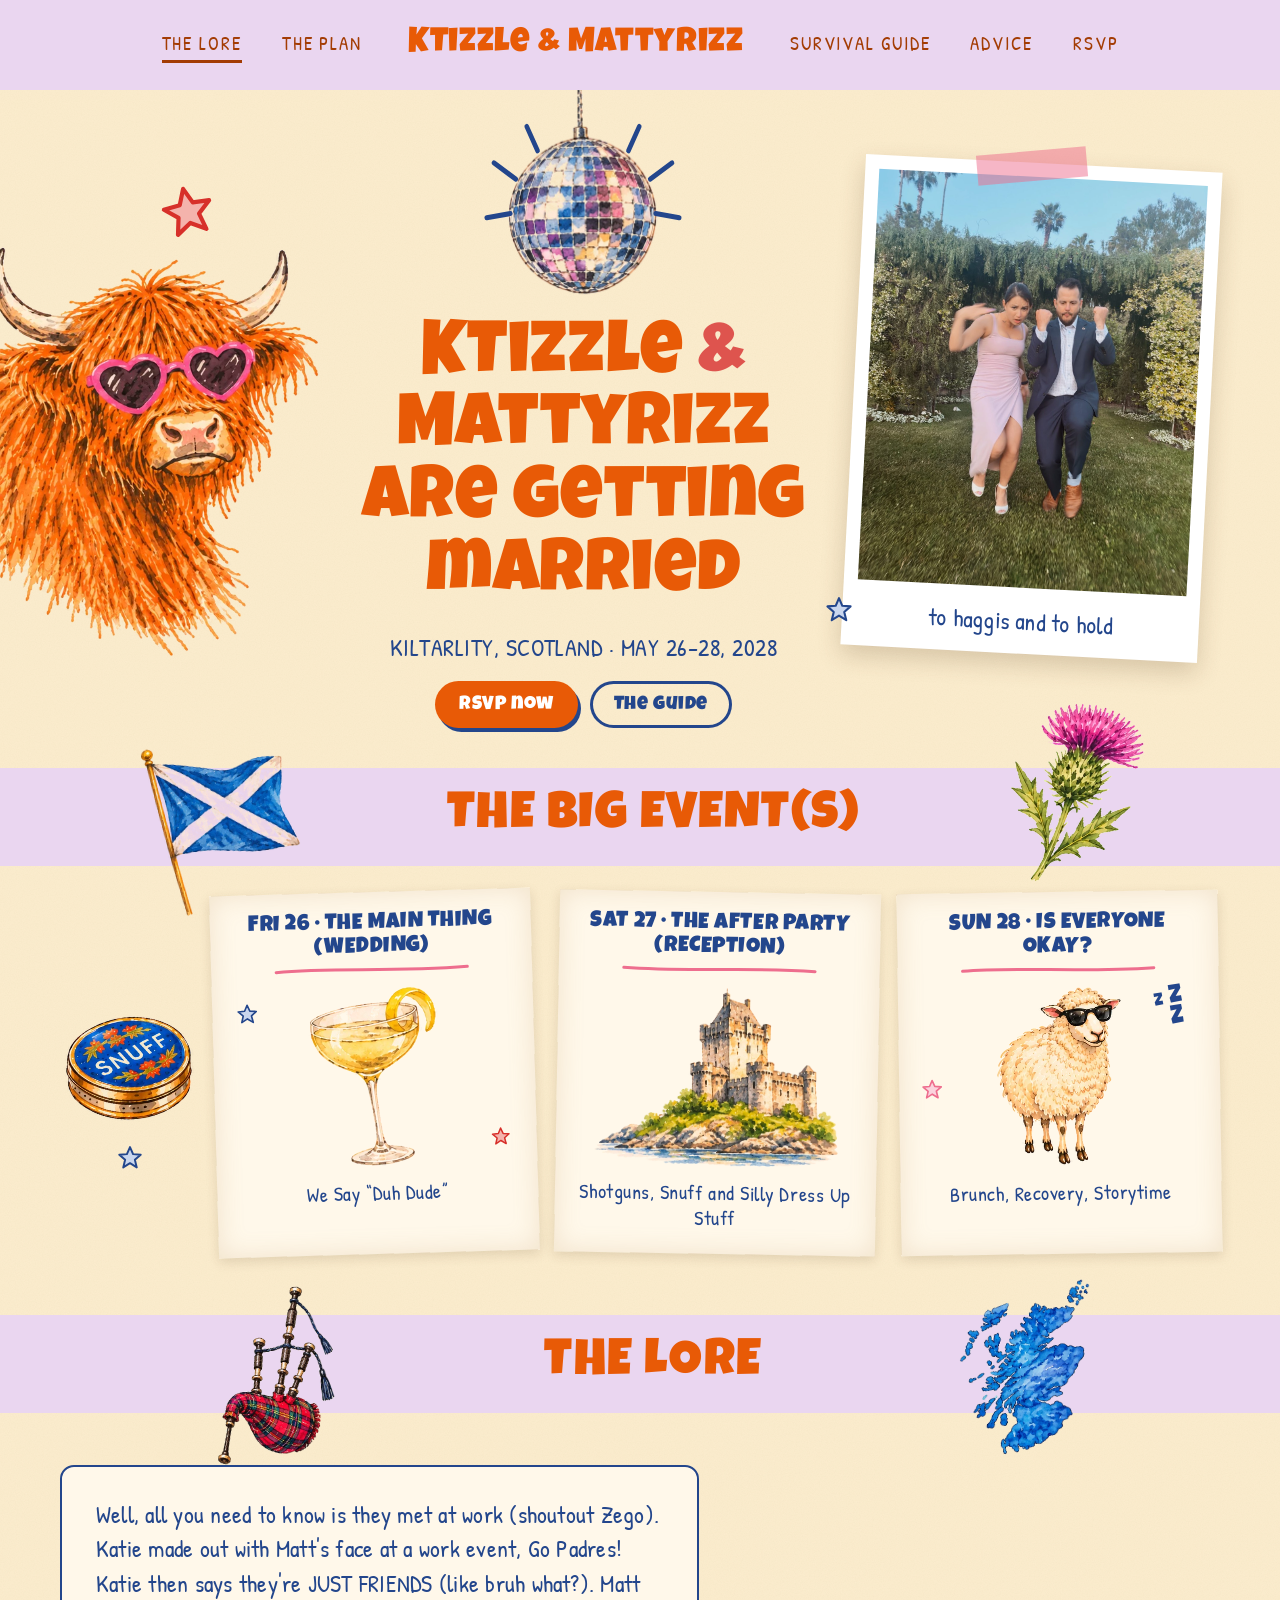
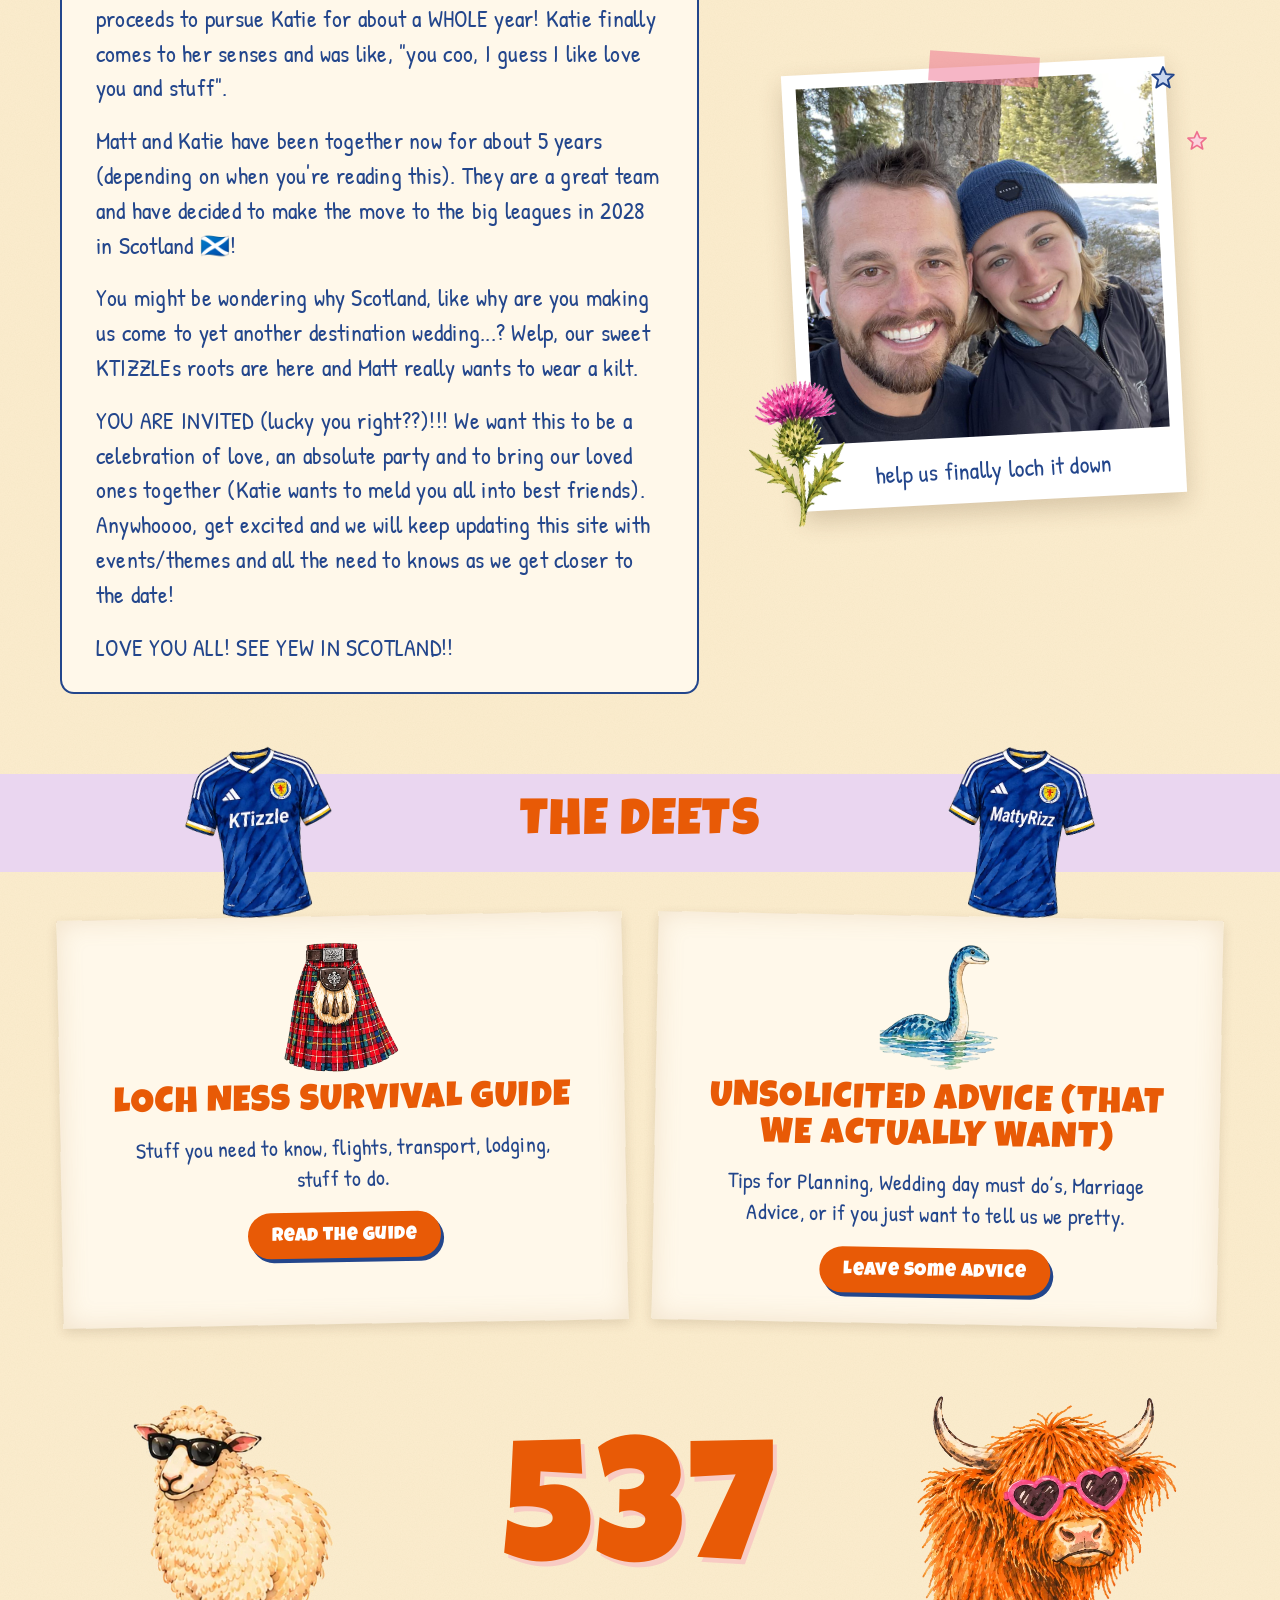
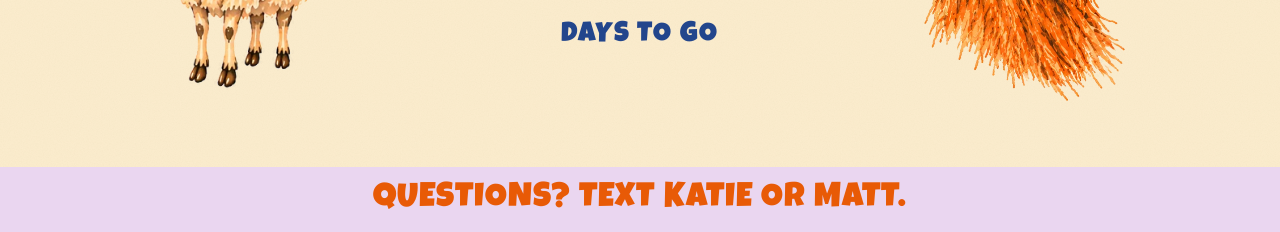
==== index.html @ 0a0215a6 "Home page: card titles back to display font, shorter Unsolicited Advice title Co-Authored-By: Claude" ====
<!doctype html>
<html lang="en">
<head>
<meta charset="utf-8">
<meta name="viewport" content="width=device-width, initial-scale=1, viewport-fit=cover">
<title>KTizzle &amp; MattyRizz</title>
<meta name="description" content="KTizzle and MattyRizz are getting married in Kiltarlity, Scotland, 26 to 28 May 2028.">
<link rel="preconnect" href="https://fonts.googleapis.com">
<link rel="stylesheet" href="https://fonts.googleapis.com/css2?family=Luckiest+Guy&family=Patrick+Hand&display=swap">
<style>
/* Layout: poster-length home page. Hero = [cow + thistles | wedding details under a hanging disco ball | tilted polaroid of us].
   Then lavender bands introduce each part: Wedding Weekend (day cards), How We Got Here (story + photo), Need to Know
   (guide + advice), a scoreboard countdown between the sheep and the cow, and a lavender footer.
   Words are live text; each illustration sits in its own space, never over text. */
:root{
  --cream:#FCEDCE; --paper:#FFF8EA; --orange:#E85A06; --coral:#DE544E; --red:#D7302A; --red-soft:#F4B3AC;
  --blue:#23468C; --blue-soft:#C9D6EE; --pink:#EE6E8E; --pink-paper:#F8CBC4;
  --read:'Patrick Hand','Comic Sans MS','Segoe Print',cursive;
  --display:'Luckiest Guy','Arial Black',Impact,sans-serif;
  --hand:'Luckiest Guy','Arial Black',Impact,sans-serif; --navtext:#A33C04; --lilac:#EAD6F0;
  color-scheme:light;
}
*{box-sizing:border-box}
html,body{overflow-x:clip}
body{margin:0}
body{background-color:var(--cream);
  background-image:url("data:image/svg+xml,%3Csvg xmlns='http://www.w3.org/2000/svg' width='220' height='220'%3E%3Cfilter id='n'%3E%3CfeTurbulence type='fractalNoise' baseFrequency='.85' numOctaves='3' stitchTiles='stitch'/%3E%3CfeColorMatrix values='0 0 0 0 .45 0 0 0 0 .35 0 0 0 0 .2 0 0 0 .07 0'/%3E%3C/filter%3E%3Crect width='100%25' height='100%25' filter='url(%23n)'/%3E%3C/svg%3E");
  color:var(--blue);font-family:var(--hand);font-size:18px;line-height:1.35;letter-spacing:.03em;font-synthesis:none}
img{max-width:100%;height:auto;display:block}
a{color:inherit}
:focus-visible{outline:3px solid var(--orange);outline-offset:3px}
.gut{padding-left:max(16px,env(safe-area-inset-left,0px));padding-right:max(16px,env(safe-area-inset-right,0px))}
.wrap{max-width:1160px;margin:0 auto}
.star{display:block;width:var(--s,24px);height:var(--s,24px);flex:0 0 auto}
.star.r{color:var(--red);--f:var(--red-soft)} .star.b{color:var(--blue);--f:var(--blue-soft)} .star.p{color:var(--pink);--f:#FBD3DD}
.torn{clip-path:polygon(0 8%,4% 0,11% 5%,19% 1%,27% 6%,36% 0,45% 4%,54% 1%,63% 5%,72% 0,81% 4%,90% 1%,97% 5%,100% 0,99% 30%,100% 55%,98% 78%,100% 100%,93% 95%,85% 100%,76% 96%,67% 100%,58% 95%,49% 100%,40% 96%,31% 100%,22% 95%,13% 100%,5% 96%,0 100%,1% 70%,0 45%,2% 22%)}

/* menu bar */
.top{background:var(--lilac);position:relative;z-index:3}
.nav{display:flex;align-items:center;justify-content:center;flex-wrap:wrap;gap:8px 40px;padding-block:18px}
.nav a{text-decoration:none;font-family:var(--read);font-size:19px;letter-spacing:.1em;text-transform:uppercase;color:var(--navtext);padding:4px 0;border-bottom:3px solid transparent}
.nav a:hover,.nav a[aria-current="page"]{border-bottom-color:var(--navtext)}
.nav .brand{font-family:var(--display);font-size:34px;letter-spacing:.02em;text-transform:none;color:var(--orange);border:0;padding-inline:6px}
@media (max-width:760px){.nav{gap:4px 20px}.nav .brand{order:-1;flex-basis:100%;text-align:center;font-size:30px}.nav a{font-size:17px}}

/* hero */
.hero{display:grid;grid-template-columns:minmax(0,.7fr) minmax(0,1.25fr) minmax(0,1fr);grid-template-areas:"art details photo";gap:0 24px;align-items:center;padding-block:4px 30px}
.h-art{grid-area:art;display:flex;flex-direction:column;align-items:flex-start}
.h-art .cow{width:132%;max-width:none;margin-left:-34%}
.h-details{grid-area:details;align-self:start;display:flex;flex-direction:column;align-items:center;text-align:center}
.hero-thistle{display:none}
.disco-wrap{position:relative;width:clamp(110px,12vw,150px);margin:-12px 0 26px}
.disco-wrap .rays{position:absolute;left:-34px;top:14px;width:calc(100% + 68px);height:calc(100% - 10px);pointer-events:none}
h1{font-family:var(--display);font-weight:400;color:var(--orange);font-size:clamp(46px,5.8vw,76px);line-height:.98;letter-spacing:.01em;margin:0 0 16px}
h1 span{display:block}
h1 .amp{color:var(--coral);display:inline}
.tape{background:var(--paper);padding:10px 34px 12px;transform:rotate(-1.5deg);box-shadow:0 3px 10px rgba(80,50,20,.12)}
.tape p{margin:0;font-size:clamp(28px,3vw,40px);line-height:1.05}
.swoosh{display:block;height:16px;width:min(380px,88%);margin:-6px auto 0}
.place{margin:6px 0 0;font-family:var(--read);font-size:clamp(19px,1.9vw,24px);text-transform:uppercase;letter-spacing:.02em;line-height:1.15}
.btns{display:flex;gap:12px;flex-wrap:wrap;justify-content:center;margin-top:20px}
.btn{display:inline-block;text-decoration:none;font-family:var(--display);font-size:19px;letter-spacing:.03em;padding:12px 24px 9px;border-radius:999px;background:var(--orange);color:#fff;box-shadow:3px 4px 0 var(--blue);transition:transform .15s}
.btn:hover{transform:translateY(-2px) rotate(-1deg)}
.btn.ghost{background:transparent;color:var(--blue);box-shadow:inset 0 0 0 3px var(--blue)}

.h-photo{grid-area:photo;position:relative;justify-self:center;width:min(380px,100%);padding:26px 10px 30px}
.polaroid{background:#fff;padding:14px 14px 20px;margin:0;box-shadow:0 10px 24px rgba(80,50,20,.2);transform:rotate(3deg)}
.polaroid img{width:100%;height:auto;aspect-ratio:4/5;object-fit:cover;object-position:50% 40%}
.polaroid figcaption{font-family:var(--read);font-weight:400;font-size:24px;letter-spacing:.01em;line-height:26px;text-align:center;margin:0;padding-top:20px;color:var(--blue)}
.tape-strip{position:absolute;top:14px;left:50%;width:110px;height:30px;transform:translateX(-50%) rotate(-5deg);background:rgba(238,110,142,.5)}
.stamp{position:absolute;top:-4px;right:-18px;transform:rotate(9deg);background:var(--paper);padding:5px;box-shadow:0 3px 8px rgba(80,50,20,.18)}
.stamp-in{border:2px dashed var(--blue);padding:8px 12px 6px;text-align:center;font-size:16px;line-height:1.05}
.stamp-in svg{display:block;margin:3px auto 0}
.h-photo .s1{position:absolute;left:-18px;bottom:60px}

/* big weekend */
.plan-band{background:var(--lilac);margin-top:10px}
.plan-band.gut{padding-inline:0}
.plan-band.gap{margin-top:60px}
.band-art{flex:0 0 auto;position:relative;z-index:2;object-fit:contain}
.band-art.left{width:150px;height:170px;margin:-44px 0 -64px;transform:rotate(-6deg)}
.band-art.right{width:124px;height:186px;margin:-58px 0 -58px;transform:rotate(8deg)}
.band-art.pair{width:150px;height:170px;margin:-40px 0 -60px}
.band-art.pair.l{transform:rotate(-6deg)} .band-art.pair.r{transform:rotate(6deg)}
/* band lettering: trim the font's empty space above and below so the letters sit dead centre */
@supports (text-box: trim-both cap alphabetic){
  .banner-row h2,.foot p{text-box:trim-both cap alphabetic}
  .banner-row{padding-block:22px}
}
.foot p{margin:0;text-align:center;color:var(--orange);font-size:clamp(22px,2.8vw,34px);line-height:1.1;letter-spacing:.03em;text-transform:uppercase}

/* how we got here */
.lore{display:grid;grid-template-columns:minmax(0,1.15fr) minmax(0,.85fr);gap:48px;align-items:center;padding-block:52px 20px}
.lore > div:first-child{border:2px solid var(--blue);border-radius:14px;padding:30px 34px 14px;background:var(--paper)}
.lore > div:first-child p:last-child{margin-bottom:14px}
.lore p{margin:0 0 18px;max-width:52ch;font-family:var(--read);font-weight:400;font-size:24px;line-height:1.45;letter-spacing:.01em}
.ph{background:rgba(238,110,142,.25);padding:0 6px;border-radius:4px}
.circle-wrap{position:relative;justify-self:center;width:min(400px,100%);padding:20px 8px 10px}
.lore-pol{transform:rotate(-3deg)}
.lore-pol img{aspect-ratio:1/1}
.circle-wrap .tape-strip{top:8px;transform:translateX(-50%) rotate(4deg)}
.circle-wrap .thistle{position:absolute;z-index:2;left:-34px;bottom:-14px;width:96px;transform:rotate(-12deg)}
.circle-wrap .star{position:absolute}

/* need to know */
.info{display:grid;grid-template-columns:repeat(2,minmax(0,1fr));gap:30px;padding-block:44px 10px}
.tile{background:var(--paper);box-shadow:inset 0 0 26px rgba(190,150,90,.22),0 4px 12px rgba(80,50,20,.14);padding:26px 30px 30px;display:flex;flex-direction:column;align-items:center;text-align:center;gap:12px}
.tile:nth-child(1){transform:rotate(-1deg)} .tile:nth-child(2){transform:rotate(1deg)}
.tile .art{height:130px;width:auto;max-width:100%}
.tile h3{margin:0;color:var(--orange);font-weight:400;font-size:clamp(28px,3vw,36px);line-height:1;letter-spacing:.03em;text-transform:uppercase}
.tile p{margin:0;max-width:46ch;font-family:var(--read);font-weight:400;font-size:22px;line-height:1.4;letter-spacing:.01em}
.tile .btn{margin-top:6px}
.banner-row{display:flex;align-items:center;padding-block:14px}
.banner-row .sp{flex:1 1 0;min-width:8px}
.banner-row h2{flex:0 1 auto}
.banner-row .flag{flex:0 0 auto;width:150px;max-width:150px;margin:-44px 0 -64px;transform:rotate(-6deg);position:relative;z-index:2}
.banner-row .thistle{flex:0 0 auto;width:124px;max-width:124px;margin:-81px 0 -35px;justify-self:center;transform:rotate(14deg);position:relative;z-index:2}
.banner-row h2{margin:0;text-align:center;font-family:var(--display);font-weight:400;color:var(--orange);font-size:clamp(32px,4vw,52px);line-height:1;letter-spacing:.03em;text-transform:uppercase}

.cards-row{display:grid;grid-template-columns:minmax(0,140px) minmax(0,1fr);gap:14px;align-items:stretch;margin-top:26px}
.rail{display:flex;flex-direction:column;align-items:center;justify-content:center;gap:20px;padding-top:40px}
.rail .thistle{width:130px;transform:rotate(-30deg)}
.rail .snuff{width:130px;transform:rotate(-8deg)}
.cards{display:grid;grid-template-columns:repeat(3,minmax(0,1fr));gap:22px}
.card{background:var(--paper);box-shadow:inset 0 0 26px rgba(190,150,90,.22),0 4px 12px rgba(80,50,20,.14);padding:20px 18px 24px;display:flex;flex-direction:column;align-items:center;text-align:center;gap:8px}
.card:nth-child(1){transform:rotate(-1.6deg)} .card:nth-child(2){transform:rotate(1deg)} .card:nth-child(3){transform:rotate(-.8deg)}
.card h3{margin:0;font-size:22px;line-height:1.1;text-transform:uppercase;min-height:2.2em;display:flex;align-items:center}
.card .uline{width:70%;height:10px;display:block;margin-top:-4px}
.ill{position:relative;height:190px;width:100%;display:flex;align-items:center;justify-content:center;padding:6px 34px}
.ill img{max-height:100%;width:auto;max-width:100%}
.ill .star{position:absolute}
.zzz{position:absolute;top:8px;right:16px;font-size:26px;line-height:.8;transform:rotate(-8deg)}
.zzz small{font-size:18px}
.card p{margin:0;font-family:var(--read);font-size:20px;line-height:1.25}

/* landscape + countdown */
/* scoreboard countdown */
.score{display:grid;grid-template-columns:minmax(0,1fr) minmax(0,1.3fr) minmax(0,1fr);align-items:center;gap:10px;padding-block:60px 56px}
.score .sheep{width:min(200px,100%);justify-self:center;transform:scaleX(-1)}
.score .cow{width:min(260px,100%);justify-self:center}
.score-mid{display:flex;flex-direction:column;align-items:center;text-align:center}
.big{margin:0;color:var(--orange);font-size:clamp(84px,14vw,170px);line-height:1;letter-spacing:.02em;text-shadow:4px 5px 0 var(--pink-paper);font-variant-numeric:tabular-nums}
.score .sub{margin:6px 0 0;font-size:clamp(20px,2.4vw,28px);letter-spacing:.06em;text-transform:uppercase}

/* tablet and phone */
@media (max-width:920px){
  .hero{grid-template-columns:minmax(0,1fr);grid-template-areas:"art" "details" "photo";gap:10px}
  .h-art{flex-direction:row;align-items:flex-end;justify-content:center;gap:0}
  .h-art .cow{width:min(300px,62%);margin:0}
  .h-art .star-top{display:none}
  .disco-wrap{margin-top:0}
  .h-photo{width:min(340px,92%)}
  .cards-row{grid-template-columns:minmax(0,1fr)}
  .lore{grid-template-columns:minmax(0,1fr);gap:30px;padding-top:36px}
  .circle-wrap{width:min(320px,86%)}
  .circle-wrap .thistle{left:-20px;width:72px}
  .info{grid-template-columns:minmax(0,1fr);max-width:460px;margin:0 auto;padding-top:36px}
  .plan-band.gap{margin-top:44px}
  .rail{flex-direction:row;justify-content:center;padding-top:0;order:2;gap:26px}
  .rail .thistle{width:110px}
  .rail .snuff{width:110px;margin-top:0}
  .cards{grid-template-columns:minmax(0,1fr);max-width:400px;margin:0 auto;gap:28px}
  .banner-row .sp{min-width:6px}
  .banner-row .flag{width:84px;max-width:84px;margin:-26px 0 -34px}
  .banner-row .thistle{width:66px;max-width:66px;margin:-38px 0 -22px}
        .band-art.left{width:84px;height:95px;margin:-26px 0 -34px}
  .band-art.right{width:66px;height:99px;margin:-30px 0 -30px}
  .band-art.pair{width:84px;height:95px;margin:-24px 0 -32px}
  .rail{padding-top:0}
  .score{gap:4px;padding-block:44px 40px}
}
@media (max-width:600px){
  .nav{padding-block:12px;gap:2px 16px}
  .nav a{font-size:16px}
  .nav .brand{font-size:26px}
  /* top: disco ball centred, names under it */
  .hero{position:relative;padding-block:0 18px;gap:4px 14px;grid-template-columns:minmax(0,1fr);grid-template-areas:"disco" "h1" "place" "btns" "photo"}
  .h-details{display:contents}
  .disco-wrap{grid-area:disco;width:84px;margin:-8px auto 4px;justify-self:center}
  .hero h1{grid-area:h1;align-self:end}
  .hero .place{grid-area:place;align-self:start;background:var(--lilac);margin:0 -16px;padding:12px 16px 0;line-height:1.25}
  .hero .btns{grid-area:btns;background:var(--lilac);margin:-4px -16px 0;padding:12px 16px 16px}
  .h-art{display:block;position:absolute;left:3px;top:150px;width:84px;z-index:2;margin:0}
  .h-art .cow{width:84px;max-width:none;margin:0}
  .hero-thistle{display:block;position:absolute;right:4px;top:158px;width:56px;height:auto;transform:rotate(-35deg);z-index:2}
  .hero h1{margin-top:12px;position:relative;z-index:1;left:10px}
  .hero .polaroid{padding-bottom:20px}
  .lore > div:first-child{border:2px solid var(--blue);border-radius:14px;padding:18px 18px 4px;background:var(--paper)}
  .lore > div:first-child p:last-child{margin-bottom:14px}
  .h-photo{grid-area:photo;top:18px}
  h1{font-size:44px;margin-bottom:10px}
  .place{font-size:19px}
  .btns{margin-top:14px}
  .btn{font-size:17px;padding:10px 20px 8px}
  .h-photo{width:min(270px,80%);padding-top:18px}
  /* bands: smaller lettering and art so headings stay on one or two lines */
  .banner-row h2{font-size:26px}
  .banner-row .flag,.band-art.left,.band-art.pair{width:62px;height:70px;margin:-18px 0 -22px}
  .banner-row .thistle,.band-art.right{width:52px;height:78px;margin:-26px 0 -12px}
  @supports (text-box: trim-both cap alphabetic){.banner-row{padding-block:18px}}
  /* day cards: picture on the left, words on the right */
  .cards{gap:16px;max-width:none}
  .card{display:grid;grid-template-columns:124px minmax(0,1fr);grid-template-areas:"ill h" "ill u" "ill p";align-items:center;text-align:left;gap:2px 14px;padding:14px 16px 16px}
  .card h3{grid-area:h;font-size:18px;min-height:0;justify-content:flex-start}
  .card .uline{grid-area:u;width:85%;margin:0}
  .card .ill{grid-area:ill;height:92px;padding:0}
  .cards .card:nth-child(2) .ill img{width:auto;max-width:none;height:94px;margin:0 auto}
  .card .ill .star{display:none}
  .card .zzz{display:none}
  .card p{grid-area:p;font-size:17px}
  .rail{display:none}
  /* story and info */
  .lore p{font-size:20px}
  .polaroid figcaption{font-size:20px;line-height:24px}
  .circle-wrap{width:min(260px,80%)}
  .tile{padding:18px 18px 22px;gap:8px}
  .tile .art{height:90px}
  .tile h3{font-size:26px}
  .tile p{font-size:19px}
  .foot p{font-size:17px}
}
@media (prefers-reduced-motion:reduce){*{transition:none!important}}
</style>
</head>
<body>

<svg width="0" height="0" style="position:absolute" aria-hidden="true">
  <symbol id="st" viewBox="0 0 32 32"><path d="M16 2.5 L19.8 11.2 L29.2 11.9 L22 18.2 L24.3 27.6 L16 22.4 L7.7 27.6 L10 18.2 L2.8 11.9 L12.2 11.2 Z" fill="var(--f)" stroke="currentColor" stroke-width="2.4" stroke-linejoin="round"/></symbol>
</svg>

<header class="top gut">
  <nav class="nav" aria-label="Main">
    <a href="./" aria-current="page">The Lore</a>
    <a href="plan.html">The Plan</a>
    <a class="brand" href="./">KTizzle &amp; MattyRizz</a>
    <a href="guide.html">Survival Guide</a>
    <a href="advice.html">Advice</a>
    <a href="rsvp.html">RSVP</a>
  </nav>
</header>

<main id="top">
  <div class="gut">
    <div class="wrap hero">
      <div class="h-art">
        <svg class="star r star-top" style="--s:56px;margin:18px 0 6px 38%;transform:rotate(-12deg)" aria-hidden="true"><use href="#st"/></svg>
        <img class="cow" src="art/cow.webp" alt="">
      </div>

      <div class="h-details">
        <div class="disco-wrap">
          <svg class="rays" viewBox="0 0 240 200" preserveAspectRatio="none" aria-hidden="true"><g stroke="#23468C" stroke-width="5" stroke-linecap="round"><path d="M14 120 L40 116"/><path d="M22 66 L46 82"/><path d="M58 30 L70 54"/><path d="M226 120 L200 116"/><path d="M218 66 L194 82"/><path d="M182 30 L170 54"/></g></svg>
          <img src="art/disco.webp" alt="">
        </div>
        <h1><span>KTizzle <span class="amp">&amp;</span></span><span>MattyRizz</span><span>are getting</span><span>married</span></h1>
        <img class="hero-thistle" src="art/thistle-up.webp" alt="" aria-hidden="true">
        <p class="place"><span style="white-space:nowrap">Kiltarlity, Scotland</span> &middot; <span style="white-space:nowrap">May 26&ndash;28, 2028</span></p>
        <div class="btns">
          <a class="btn" href="rsvp.html">RSVP now</a>
          <a class="btn ghost" href="guide.html">The guide</a>
        </div>
      </div>

      <div class="h-photo">
        <figure class="polaroid">
          <img src="img/hero.jpg" alt="Katie and Matt striking a dramatic dance pose on a garden lawn, dressed up for a party" width="1100" height="1467">
          <figcaption>to haggis and to hold</figcaption>
        </figure>
        <span class="tape-strip" aria-hidden="true"></span>
        <svg class="star b s1" style="--s:28px" aria-hidden="true"><use href="#st"/></svg>
      </div>
    </div>
  </div>

  <div class="plan-band gut" id="weekend">
      <div class="banner-row">
        <span class="sp"></span>
        <img class="flag" src="art/flag.webp" alt="">
        <span class="sp"></span>
        <h2>The Big Event(s)</h2>
        <span class="sp"></span>
        <img class="thistle" src="art/thistle-up.webp" alt="">
        <span class="sp"></span>
      </div>
  </div>

  <section class="gut">
    <div class="wrap">

      <div class="cards-row">
        <div class="rail">
          <img class="snuff" src="art/snuff.webp" alt="">
          <svg class="star b" style="--s:26px" aria-hidden="true"><use href="#st"/></svg>
        </div>
        <div class="cards">
          <article class="card">
            <h3>Fri 26 &middot; The Main Thing (Wedding)</h3>
            <svg class="uline" viewBox="0 0 200 10" preserveAspectRatio="none" aria-hidden="true"><path d="M4 6 C60 2 120 9 196 5" fill="none" stroke="#EE6E8E" stroke-width="3" stroke-linecap="round"/></svg>
            <div class="ill">
              <svg class="star b" style="--s:22px;left:6px;top:18px" aria-hidden="true"><use href="#st"/></svg>
              <img src="art/coupe.webp" alt="">
              <svg class="star r" style="--s:20px;right:8px;bottom:22px" aria-hidden="true"><use href="#st"/></svg>
            </div>
            <p>We Say “Duh Dude”</p>
          </article>
          <article class="card">
            <h3>Sat 27 &middot; The After Party (Reception)</h3>
            <svg class="uline" viewBox="0 0 200 10" preserveAspectRatio="none" aria-hidden="true"><path d="M4 5 C70 9 130 2 196 6" fill="none" stroke="#EE6E8E" stroke-width="3" stroke-linecap="round"/></svg>
            <div class="ill" style="padding-inline:10px">
              <img src="art/castle.webp" alt="">
            </div>
            <p>Shotguns, Snuff and Silly Dress Up Stuff</p>
          </article>
          <article class="card">
            <h3>Sun 28 &middot; Is Everyone Okay?</h3>
            <svg class="uline" viewBox="0 0 200 10" preserveAspectRatio="none" aria-hidden="true"><path d="M4 6 C60 2 120 9 196 5" fill="none" stroke="#EE6E8E" stroke-width="3" stroke-linecap="round"/></svg>
            <div class="ill">
              <svg class="star p" style="--s:22px;left:4px;top:50%" aria-hidden="true"><use href="#st"/></svg>
              <img src="art/sheep-a.webp" alt="">
              <span class="zzz" aria-hidden="true"><small>z</small> z<br>&nbsp;&nbsp;Z</span>
            </div>
            <p>Brunch, Recovery, Storytime</p>
          </article>
        </div>
      </div>
    </div>
  </section>

  <div class="plan-band gut gap" id="lore">
    <div class="banner-row"><span class="sp"></span><img class="band-art left" src="art/bagpipes.webp" alt=""><span class="sp"></span><h2>The Lore</h2><span class="sp"></span><img class="band-art right" src="art/map.webp" alt=""><span class="sp"></span></div>
  </div>
  <section class="gut">
    <div class="wrap lore">
      <div>
        <p>Well, all you need to know is they met at work (shoutout Zego). Katie made out with Matt's face at a work event, Go Padres! Katie then says they're JUST FRIENDS (like bruh what?). Matt proceeds to pursue Katie for about a WHOLE year! Katie finally comes to her senses and was like, "you coo, I guess I like love you and stuff".</p>
        <p>Matt and Katie have been together now for about 5 years (depending on when you're reading this). They are a great team and have decided to make the move to the big leagues in 2028 in Scotland 🏴󠁧󠁢󠁳󠁣󠁴󠁿!</p>
        <p>You might be wondering why Scotland, like why are you making us come to yet another destination wedding...? Welp, our sweet KTIZZLEs roots are here and Matt really wants to wear a kilt.</p>
        <p>YOU ARE INVITED (lucky you right??)!!! We want this to be a celebration of love, an absolute party and to bring our loved ones together (Katie wants to meld you all into best friends). Anywhoooo, get excited and we will keep updating this site with events/themes and all the need to knows as we get closer to the date!</p>
        <p>LOVE YOU ALL! SEE YEW IN SCOTLAND!!</p>
      </div>
      <div class="circle-wrap">
        <figure class="polaroid lore-pol"><img src="img/us.jpg" alt="Matt and Katie smiling together in a snowy pine forest" width="800" height="800">
          <figcaption>help us finally loch it down</figcaption>
        </figure>
        <span class="tape-strip" aria-hidden="true"></span>
        <img class="thistle" src="art/thistle-up.webp" alt="">
        <svg class="star b" style="--s:26px;right:2%;top:4%" aria-hidden="true"><use href="#st"/></svg>
        <svg class="star p" style="--s:22px;right:-6%;top:18%" aria-hidden="true"><use href="#st"/></svg>
      </div>
    </div>
  </section>

  <div class="plan-band gut gap" id="info">
    <div class="banner-row"><span class="sp"></span><img class="band-art pair l" src="art/jersey-k.webp" alt=""><span class="sp"></span><h2>The Deets</h2><span class="sp"></span><img class="band-art pair r" src="art/jersey-m.webp" alt=""><span class="sp"></span></div>
  </div>
  <section class="gut">
    <div class="wrap info">
      <article class="tile">
        <img class="art" src="art/kilt.webp" alt="">
        <h3>Loch Ness Survival Guide</h3>
        <p>Stuff you need to know, flights, transport, lodging, stuff to do.</p>
        <a class="btn" href="guide.html">Read the guide</a>
      </article>
      <article class="tile">
        <img class="art" src="art/nessie.webp" alt="">
        <h3>Unsolicited Advice (that we actually want)</h3>
        <p>Tips for Planning, Wedding day must do’s, Marriage Advice, or if you just want to tell us we pretty.</p>
        <a class="btn" href="advice.html">Leave some advice</a>
      </article>
    </div>
  </section>

  <section class="gut" aria-label="Countdown">
    <div class="wrap score">
      <img class="sheep" src="art/sheep-a.webp" alt="">
      <div class="score-mid">
        <p class="big" id="cd-d">563</p>
        <p class="sub">days to go</p>
      </div>
      <img class="cow" src="art/cow.webp" alt="">
    </div>
  </section>
</main>

<footer class="plan-band gut foot">
  <div class="banner-row"><span class="sp"></span><p>Questions? Text Katie or Matt.</p><span class="sp"></span></div>
</footer>

<script>
(function(){
  // Midnight on 26 May 2028 in Scotland (BST, UTC+1)
  var target=Date.UTC(2028,4,25,23,0,0);
  var d=document.getElementById('cd-d');
  function tick(){ d.textContent=Math.max(0,Math.ceil((target-Date.now())/86400000)); }
  tick(); setInterval(tick,60000);
})();
</script>

</body>
</html>
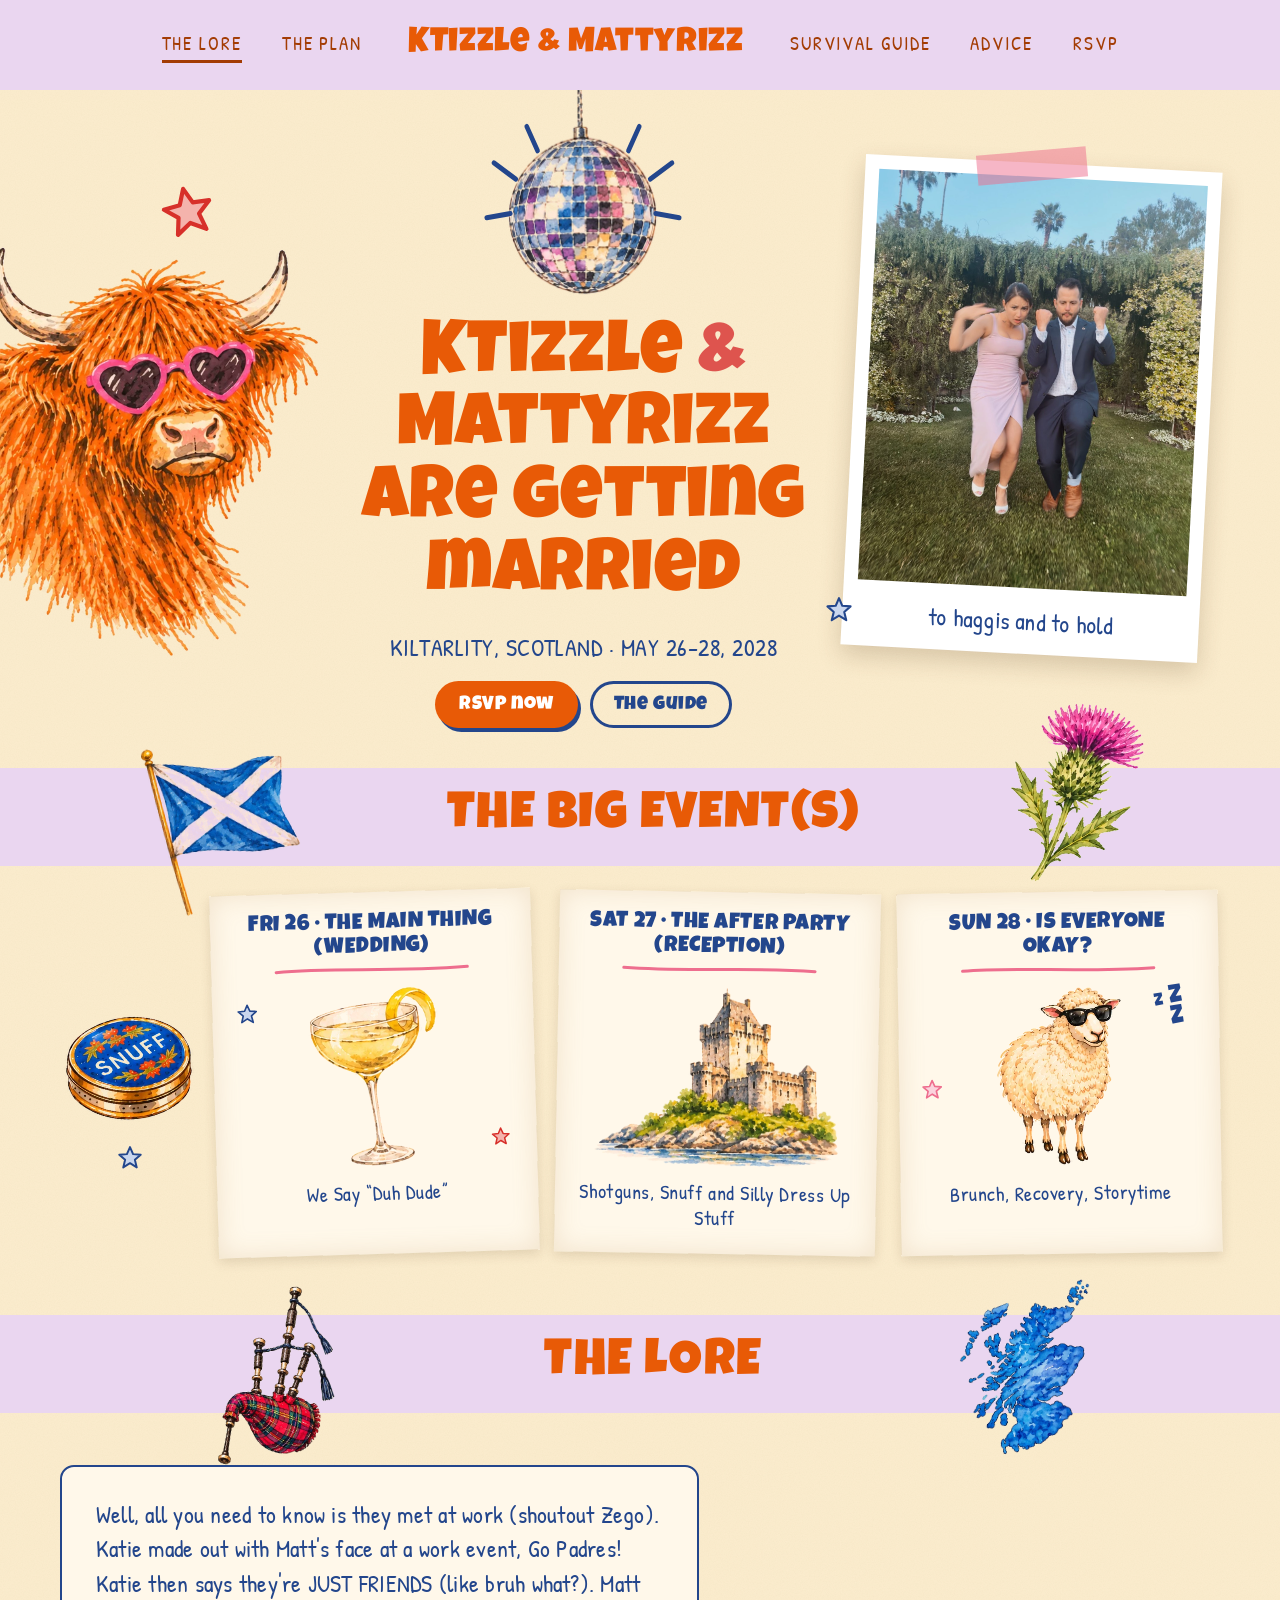
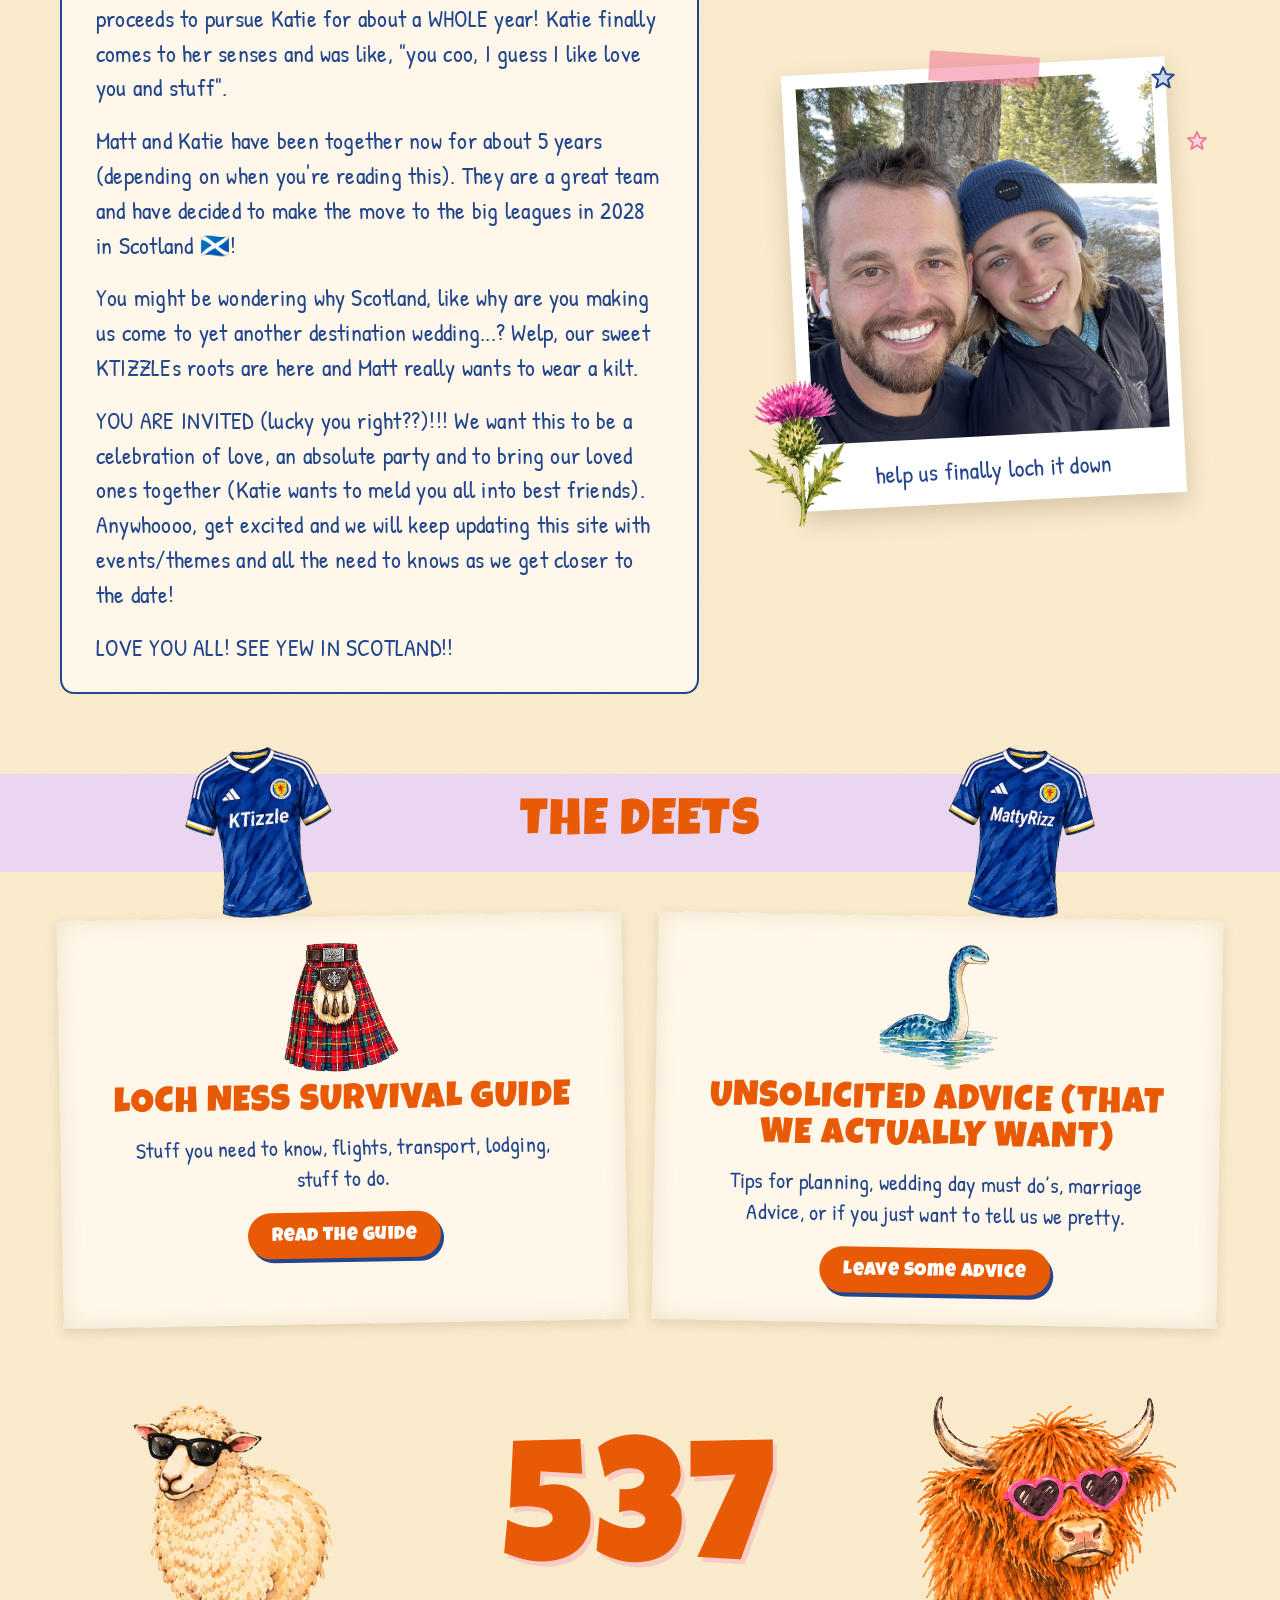
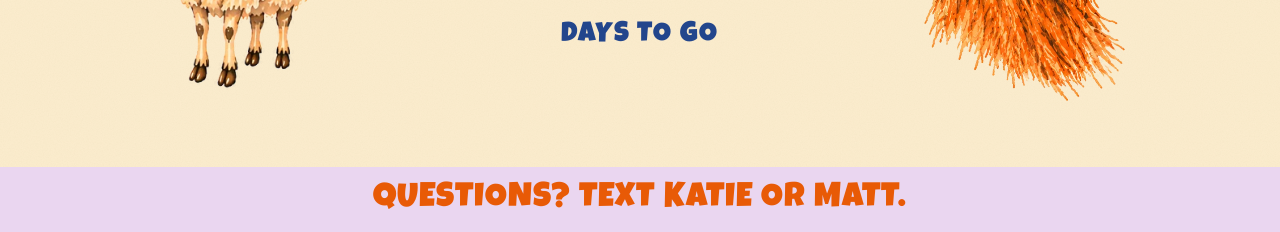
==== commit ed4a02af: "Home page: phone thistle clear of lore caption, Unsolicited Advice wording Co-Authored-By: Claude Ha" ====
--- a/index.html
+++ b/index.html
@@ -153,7 +153,7 @@
   .cards-row{grid-template-columns:minmax(0,1fr)}
   .lore{grid-template-columns:minmax(0,1fr);gap:30px;padding-top:36px}
   .circle-wrap{width:min(320px,86%)}
-  .circle-wrap .thistle{left:-20px;width:72px}
+  .circle-wrap .thistle{left:-46px;bottom:-22px;width:64px}
   .info{grid-template-columns:minmax(0,1fr);max-width:460px;margin:0 auto;padding-top:36px}
   .plan-band.gap{margin-top:44px}
   .rail{flex-direction:row;justify-content:center;padding-top:0;order:2;gap:26px}
@@ -364,7 +364,7 @@
       <article class="tile">
         <img class="art" src="art/nessie.webp" alt="">
         <h3>Unsolicited Advice (that we actually want)</h3>
-        <p>Tips for Planning, Wedding day must do’s, Marriage Advice, or if you just want to tell us we pretty.</p>
+        <p>Tips for planning, wedding day must do’s, marriage Advice, or if you just want to tell us we pretty.</p>
         <a class="btn" href="advice.html">Leave some advice</a>
       </article>
     </div>
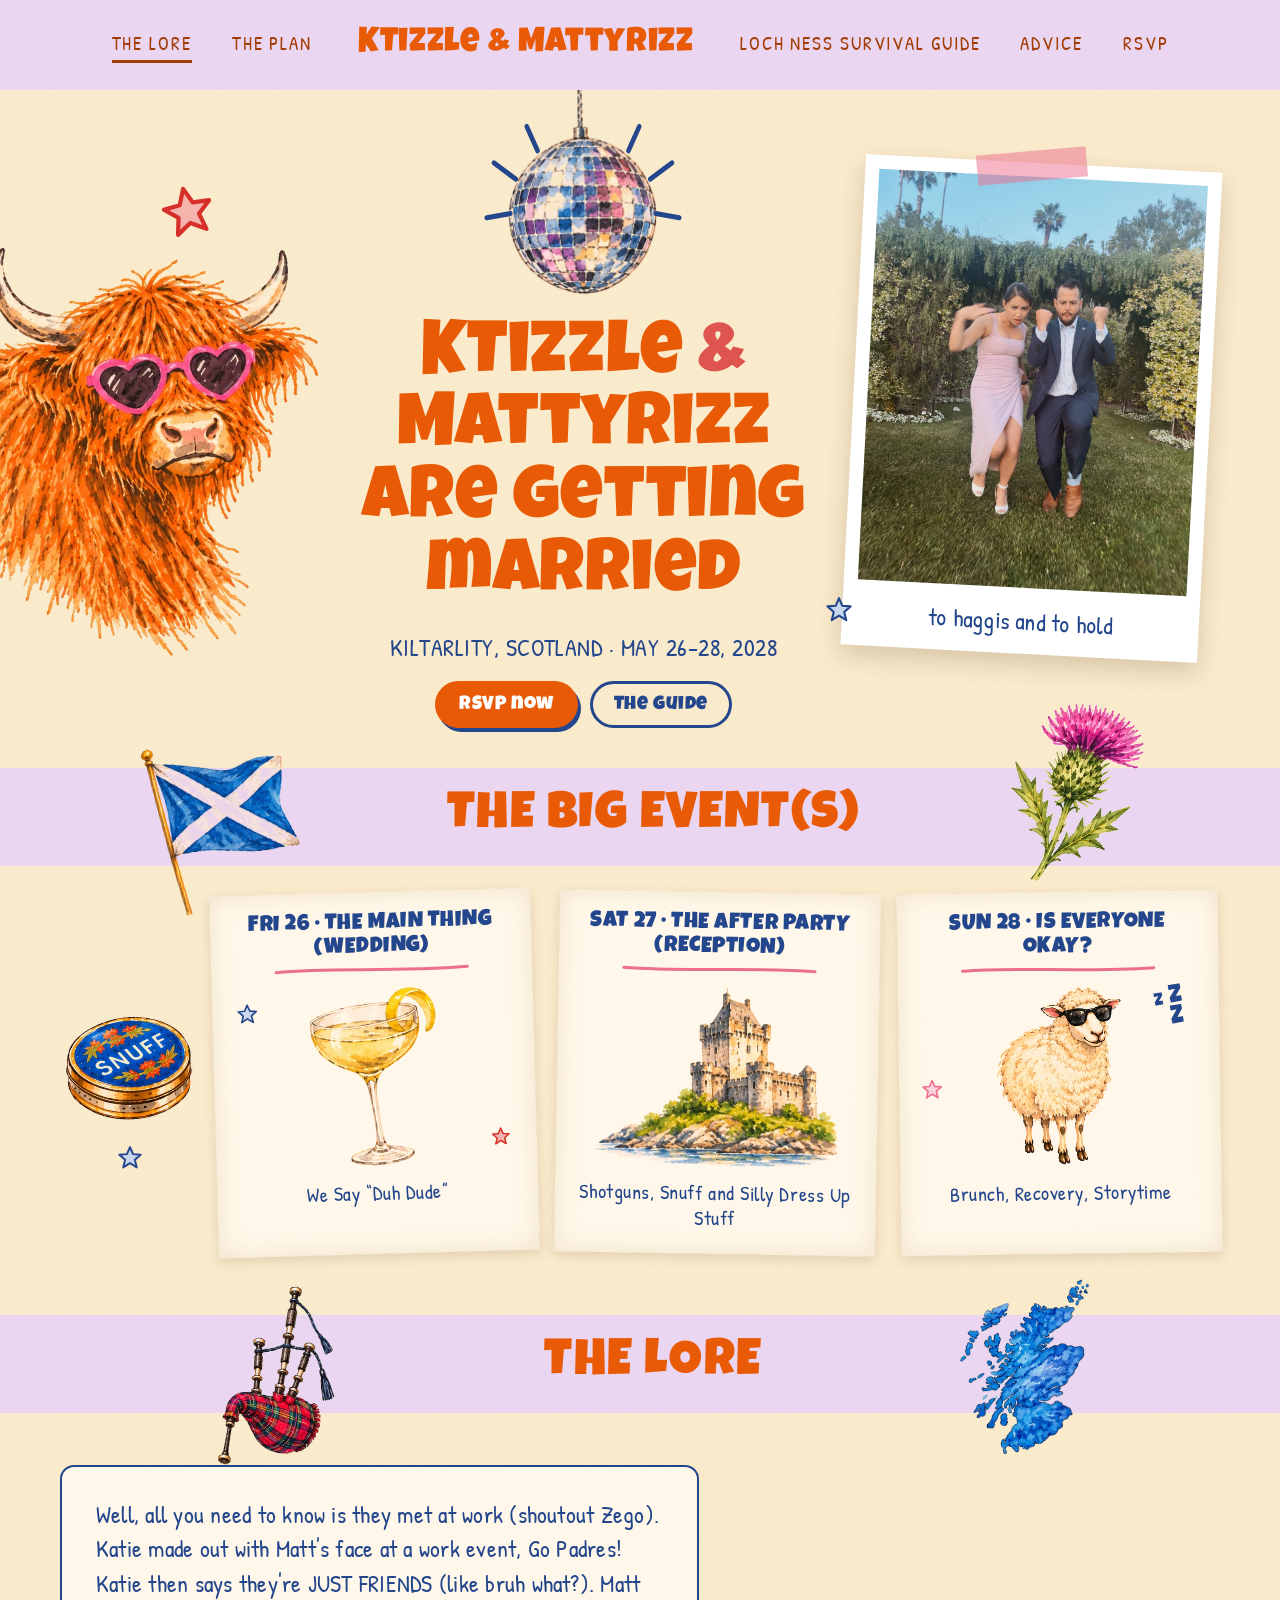
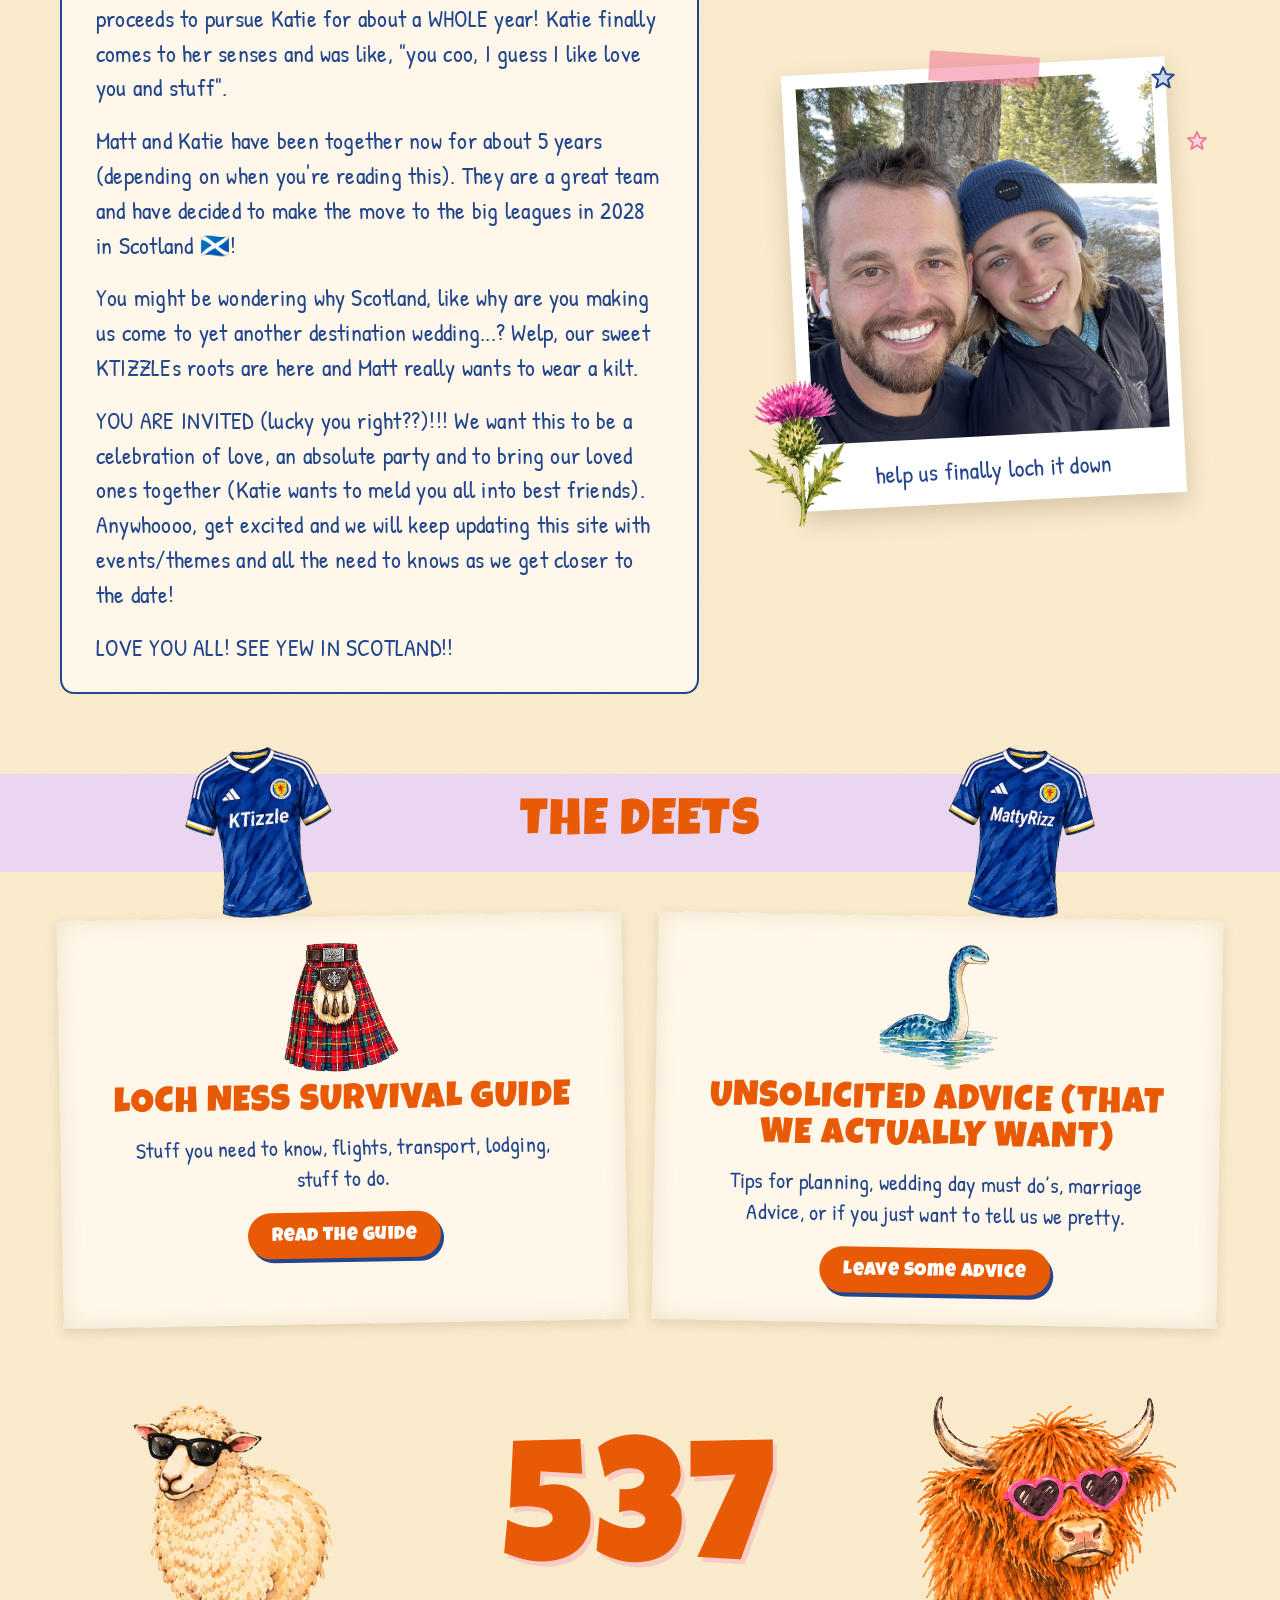
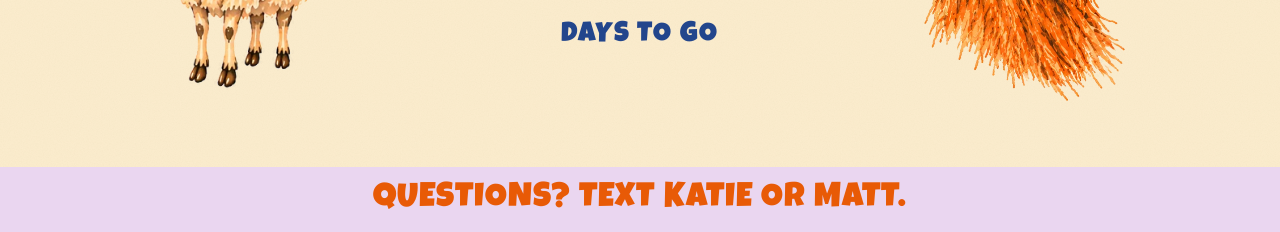
==== commit c8f35148: "Nav: Loch Ness Survival Guide. Plan: schedule notes and first shuttle. Guide: flights placeholder Co" ====
--- a/index.html
+++ b/index.html
@@ -233,7 +233,7 @@
     <a href="./" aria-current="page">The Lore</a>
     <a href="plan.html">The Plan</a>
     <a class="brand" href="./">KTizzle &amp; MattyRizz</a>
-    <a href="guide.html">Survival Guide</a>
+    <a href="guide.html">Loch Ness Survival Guide</a>
     <a href="advice.html">Advice</a>
     <a href="rsvp.html">RSVP</a>
   </nav>
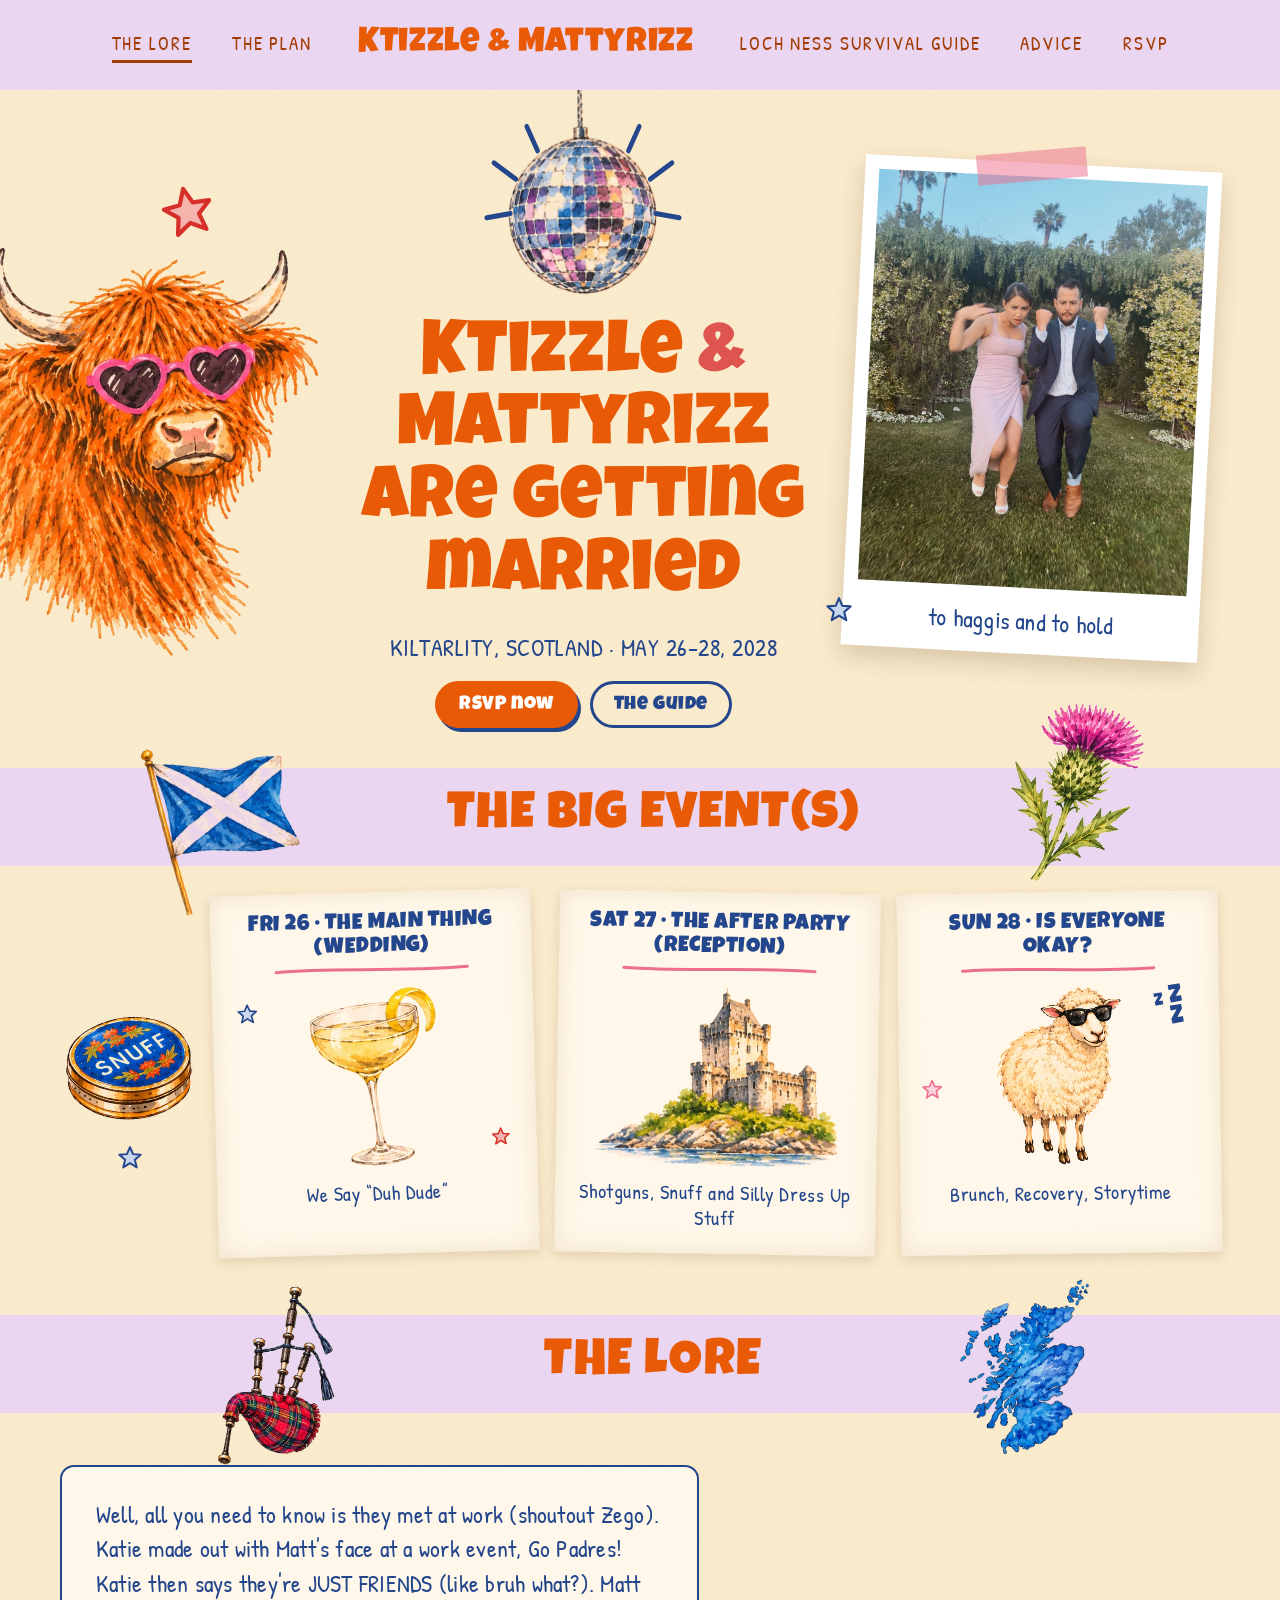
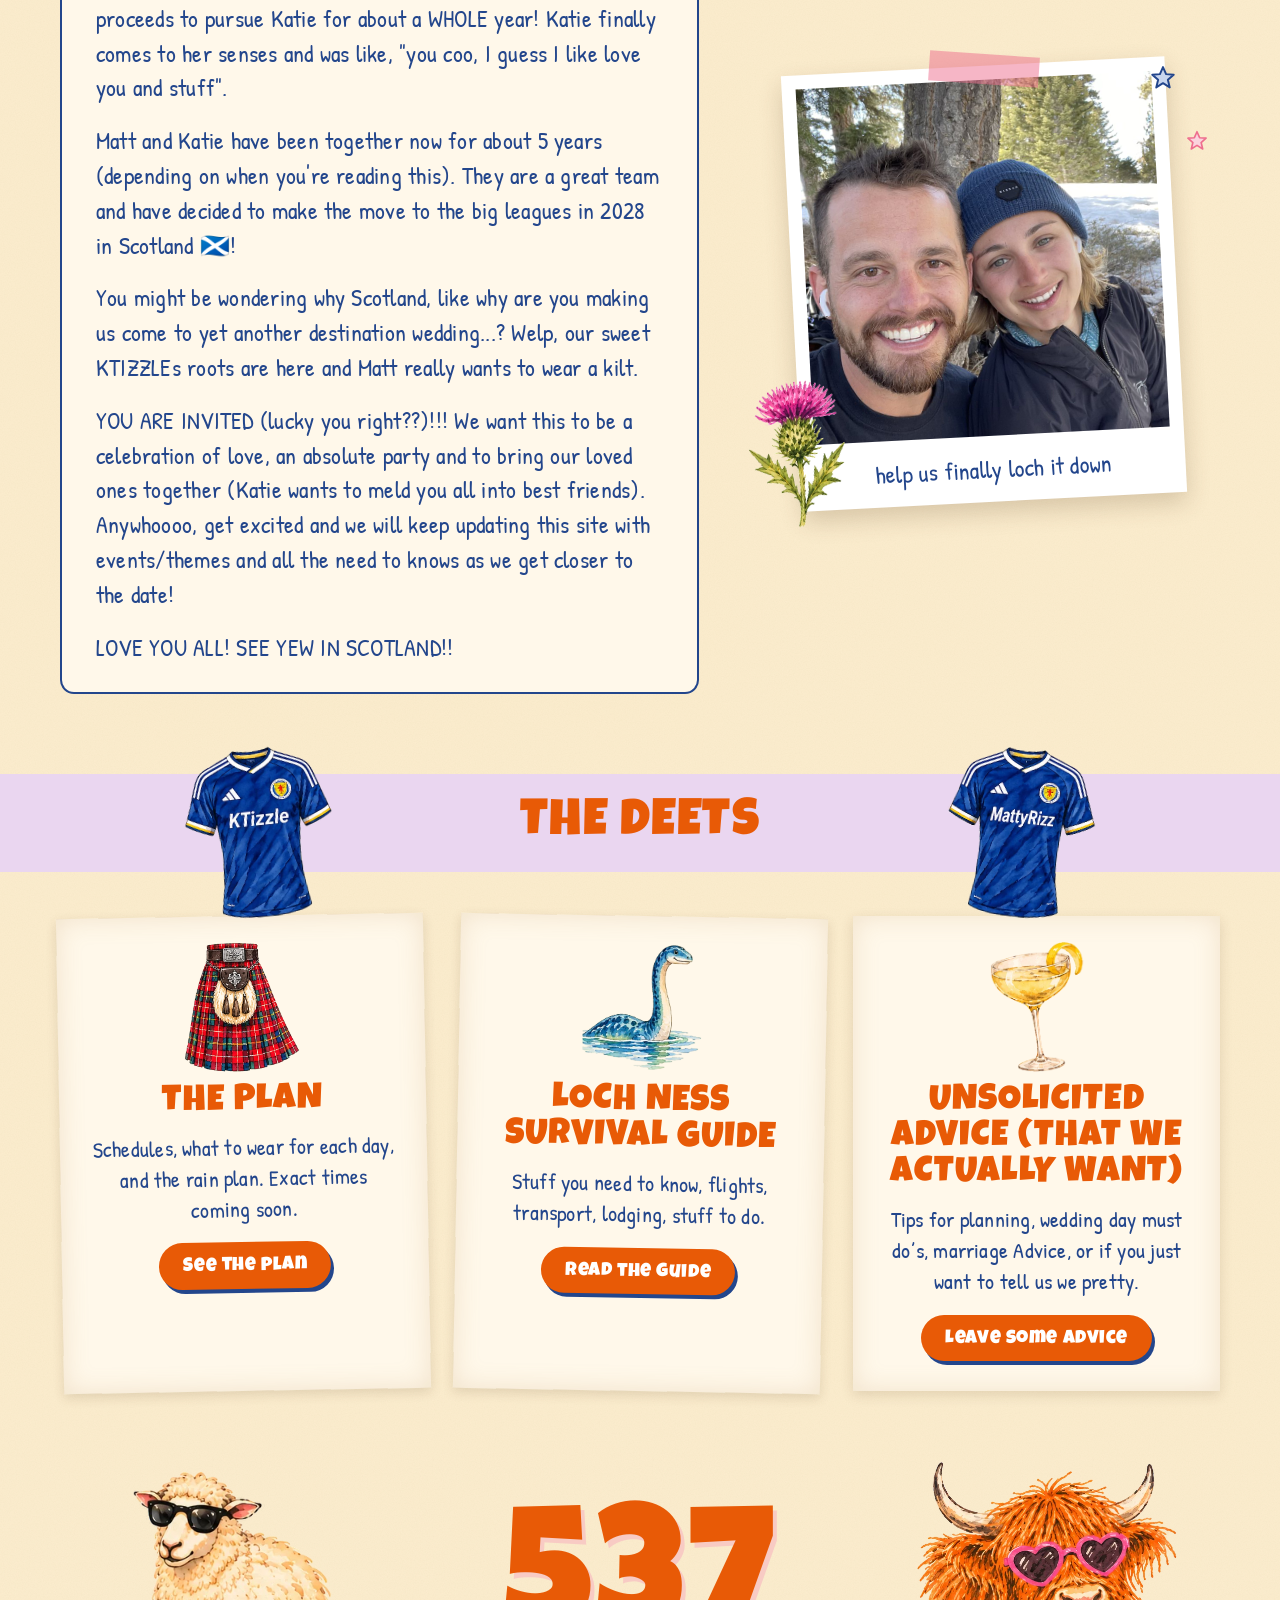
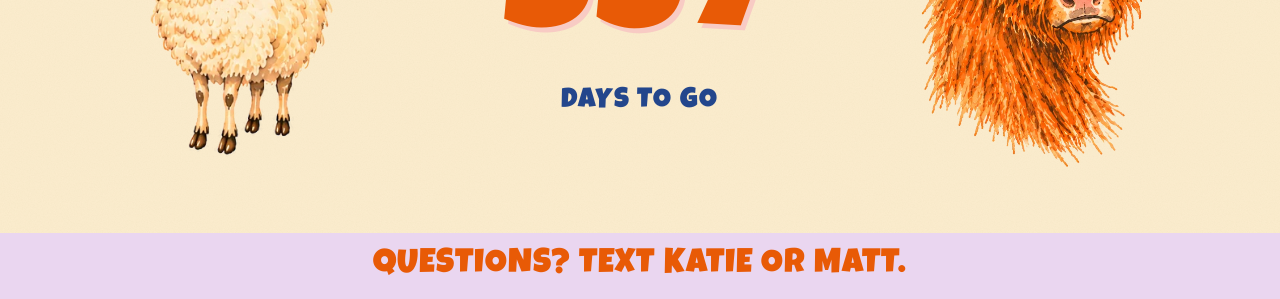
==== commit 84a699fb: "Home page: The Plan tile first in Deets row, swap tile illustrations Co-Authored-By: Claude Haiku 5." ====
--- a/index.html
+++ b/index.html
@@ -103,7 +103,7 @@
 .circle-wrap .star{position:absolute}
 
 /* need to know */
-.info{display:grid;grid-template-columns:repeat(2,minmax(0,1fr));gap:30px;padding-block:44px 10px}
+.info{display:grid;grid-template-columns:repeat(3,minmax(0,1fr));gap:30px;padding-block:44px 10px}
 .tile{background:var(--paper);box-shadow:inset 0 0 26px rgba(190,150,90,.22),0 4px 12px rgba(80,50,20,.14);padding:26px 30px 30px;display:flex;flex-direction:column;align-items:center;text-align:center;gap:12px}
 .tile:nth-child(1){transform:rotate(-1deg)} .tile:nth-child(2){transform:rotate(1deg)}
 .tile .art{height:130px;width:auto;max-width:100%}
@@ -357,12 +357,18 @@
     <div class="wrap info">
       <article class="tile">
         <img class="art" src="art/kilt.webp" alt="">
+        <h3>The Plan</h3>
+        <p>Schedules, what to wear for each day, and the rain plan. Exact times coming soon.</p>
+        <a class="btn" href="plan.html">See the plan</a>
+      </article>
+      <article class="tile">
+        <img class="art" src="art/nessie.webp" alt="">
         <h3>Loch Ness Survival Guide</h3>
         <p>Stuff you need to know, flights, transport, lodging, stuff to do.</p>
         <a class="btn" href="guide.html">Read the guide</a>
       </article>
       <article class="tile">
-        <img class="art" src="art/nessie.webp" alt="">
+        <img class="art" src="art/coupe.webp" alt="">
         <h3>Unsolicited Advice (that we actually want)</h3>
         <p>Tips for planning, wedding day must do’s, marriage Advice, or if you just want to tell us we pretty.</p>
         <a class="btn" href="advice.html">Leave some advice</a>
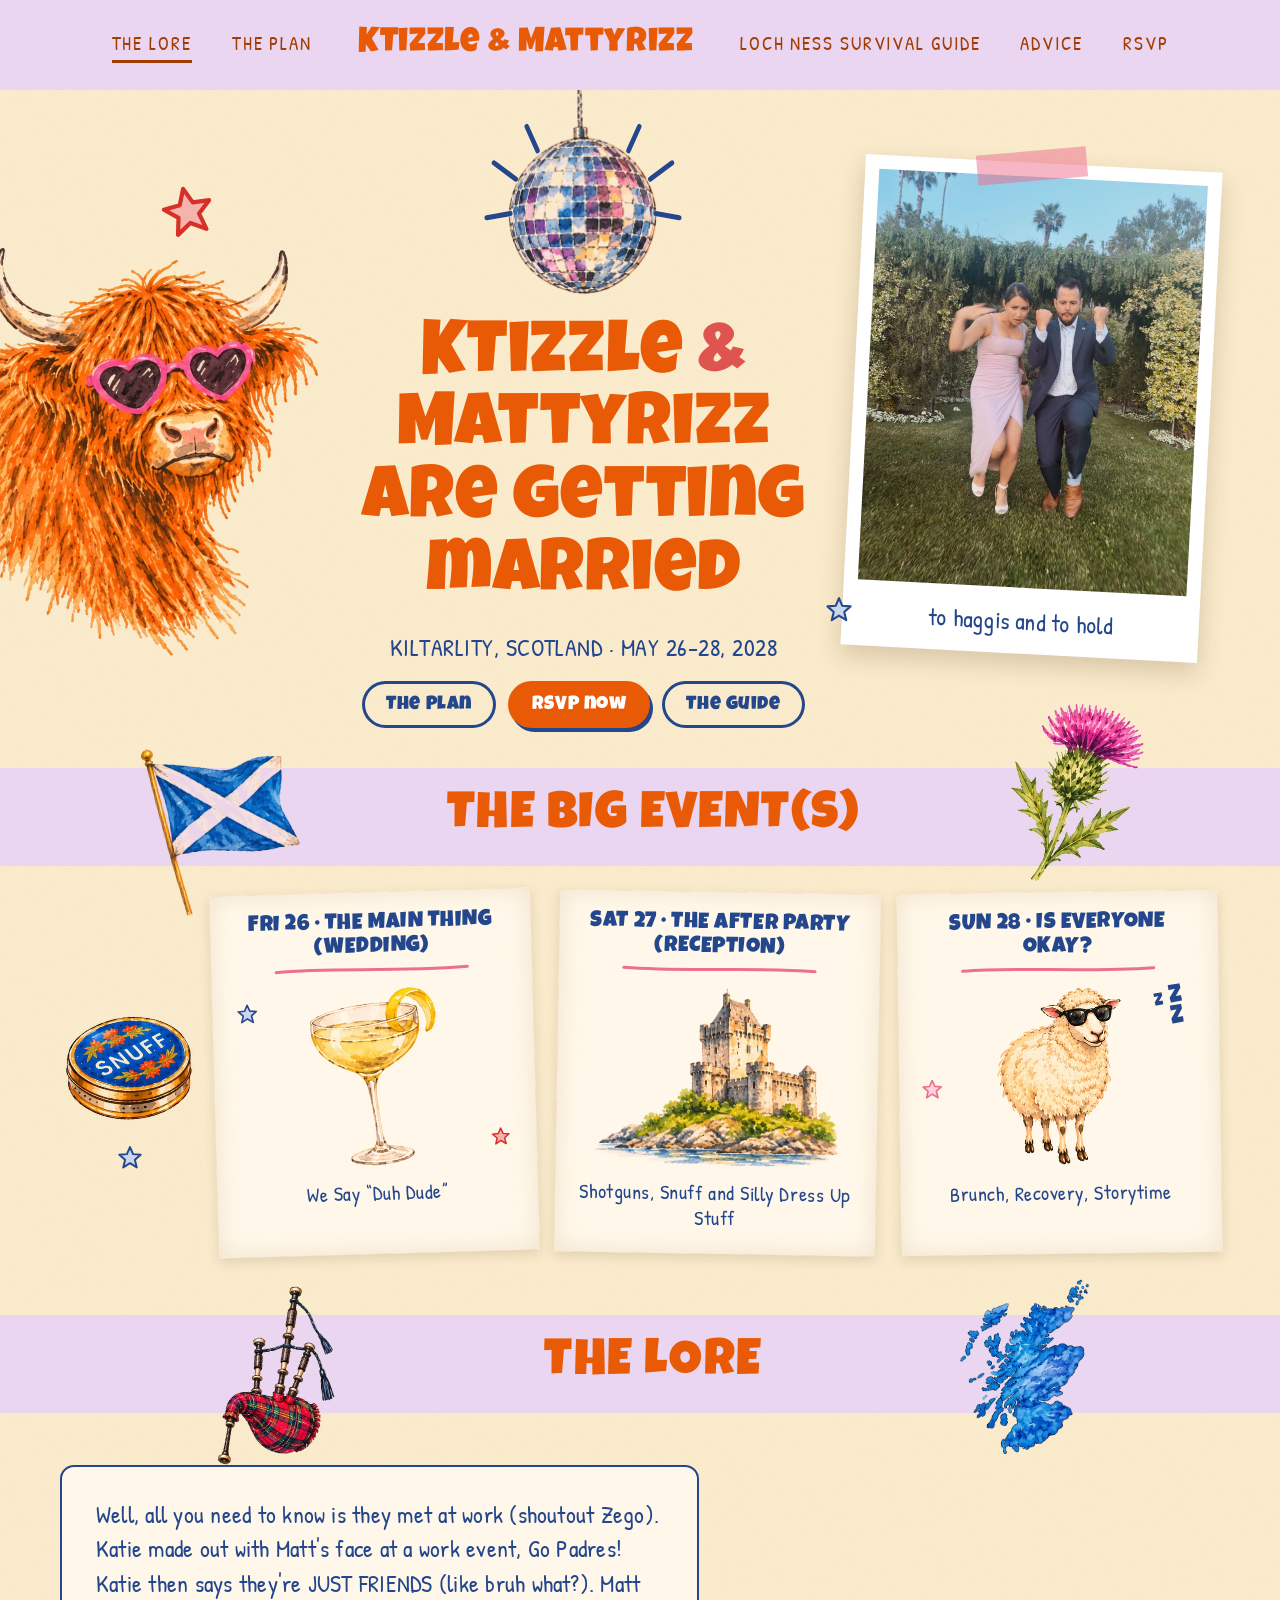
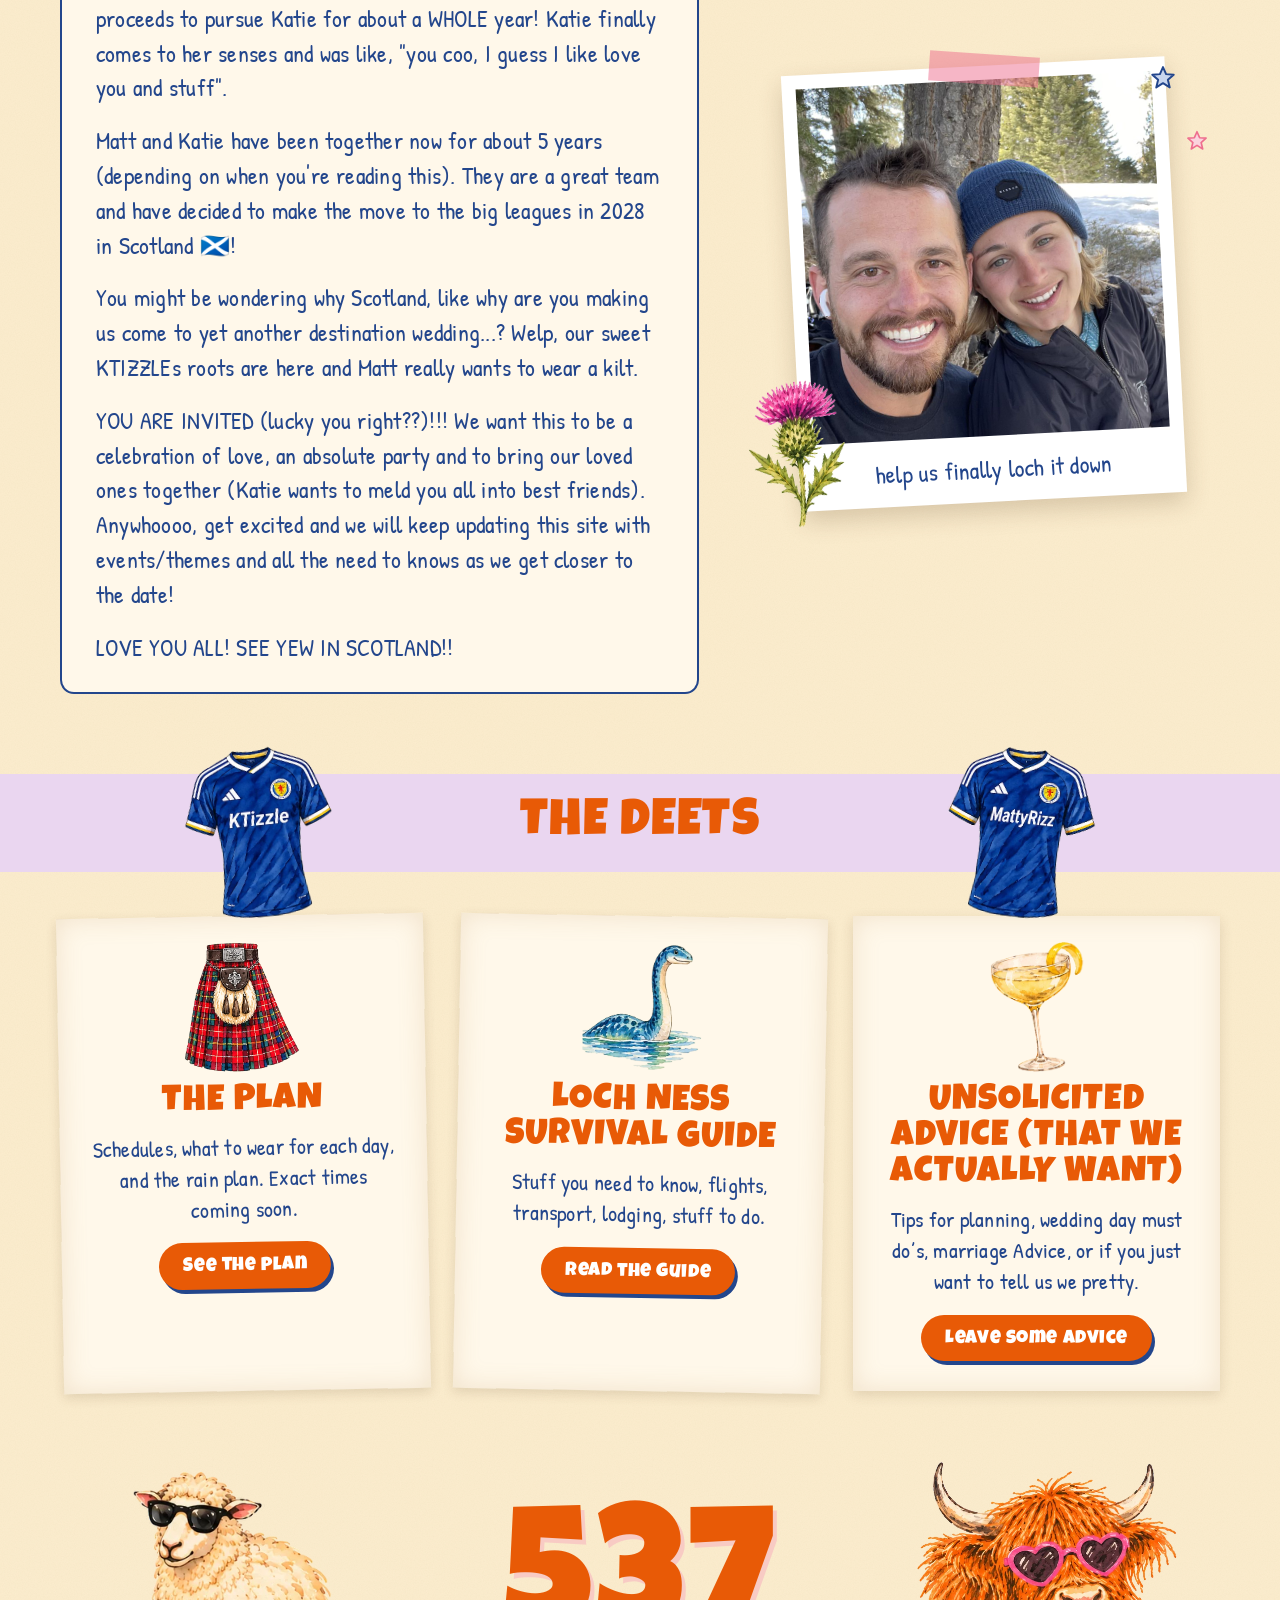
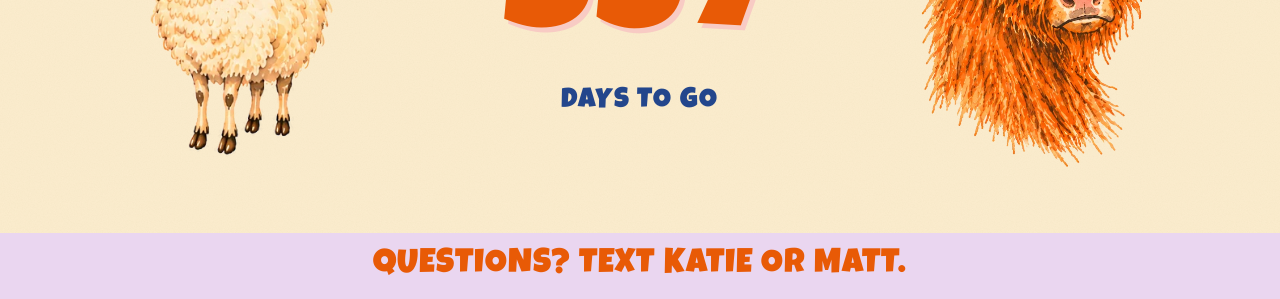
==== commit 2c1d774f: "Home page: The Plan button beside RSVP now and The guide Co-Authored-By: Claude Haiku 5.5 <noreply@a" ====
--- a/index.html
+++ b/index.html
@@ -115,6 +115,8 @@
 .banner-row h2{flex:0 1 auto}
 .banner-row .flag{flex:0 0 auto;width:150px;max-width:150px;margin:-44px 0 -64px;transform:rotate(-6deg);position:relative;z-index:2}
 .banner-row .thistle{flex:0 0 auto;width:124px;max-width:124px;margin:-81px 0 -35px;justify-self:center;transform:rotate(14deg);position:relative;z-index:2}
+.band-link{color:inherit;text-decoration:none}
+.band-link:hover{text-decoration:underline;text-decoration-thickness:3px;text-underline-offset:.12em}
 .banner-row h2{margin:0;text-align:center;font-family:var(--display);font-weight:400;color:var(--orange);font-size:clamp(32px,4vw,52px);line-height:1;letter-spacing:.03em;text-transform:uppercase}
 
 .cards-row{display:grid;grid-template-columns:minmax(0,140px) minmax(0,1fr);gap:14px;align-items:stretch;margin-top:26px}
@@ -256,6 +258,7 @@
         <img class="hero-thistle" src="art/thistle-up.webp" alt="" aria-hidden="true">
         <p class="place"><span style="white-space:nowrap">Kiltarlity, Scotland</span> &middot; <span style="white-space:nowrap">May 26&ndash;28, 2028</span></p>
         <div class="btns">
+          <a class="btn ghost" href="plan.html">The Plan</a>
           <a class="btn" href="rsvp.html">RSVP now</a>
           <a class="btn ghost" href="guide.html">The guide</a>
         </div>
@@ -277,7 +280,7 @@
         <span class="sp"></span>
         <img class="flag" src="art/flag.webp" alt="">
         <span class="sp"></span>
-        <h2>The Big Event(s)</h2>
+        <h2><a class="band-link" href="plan.html">The Big Event(s)</a></h2>
         <span class="sp"></span>
         <img class="thistle" src="art/thistle-up.webp" alt="">
         <span class="sp"></span>
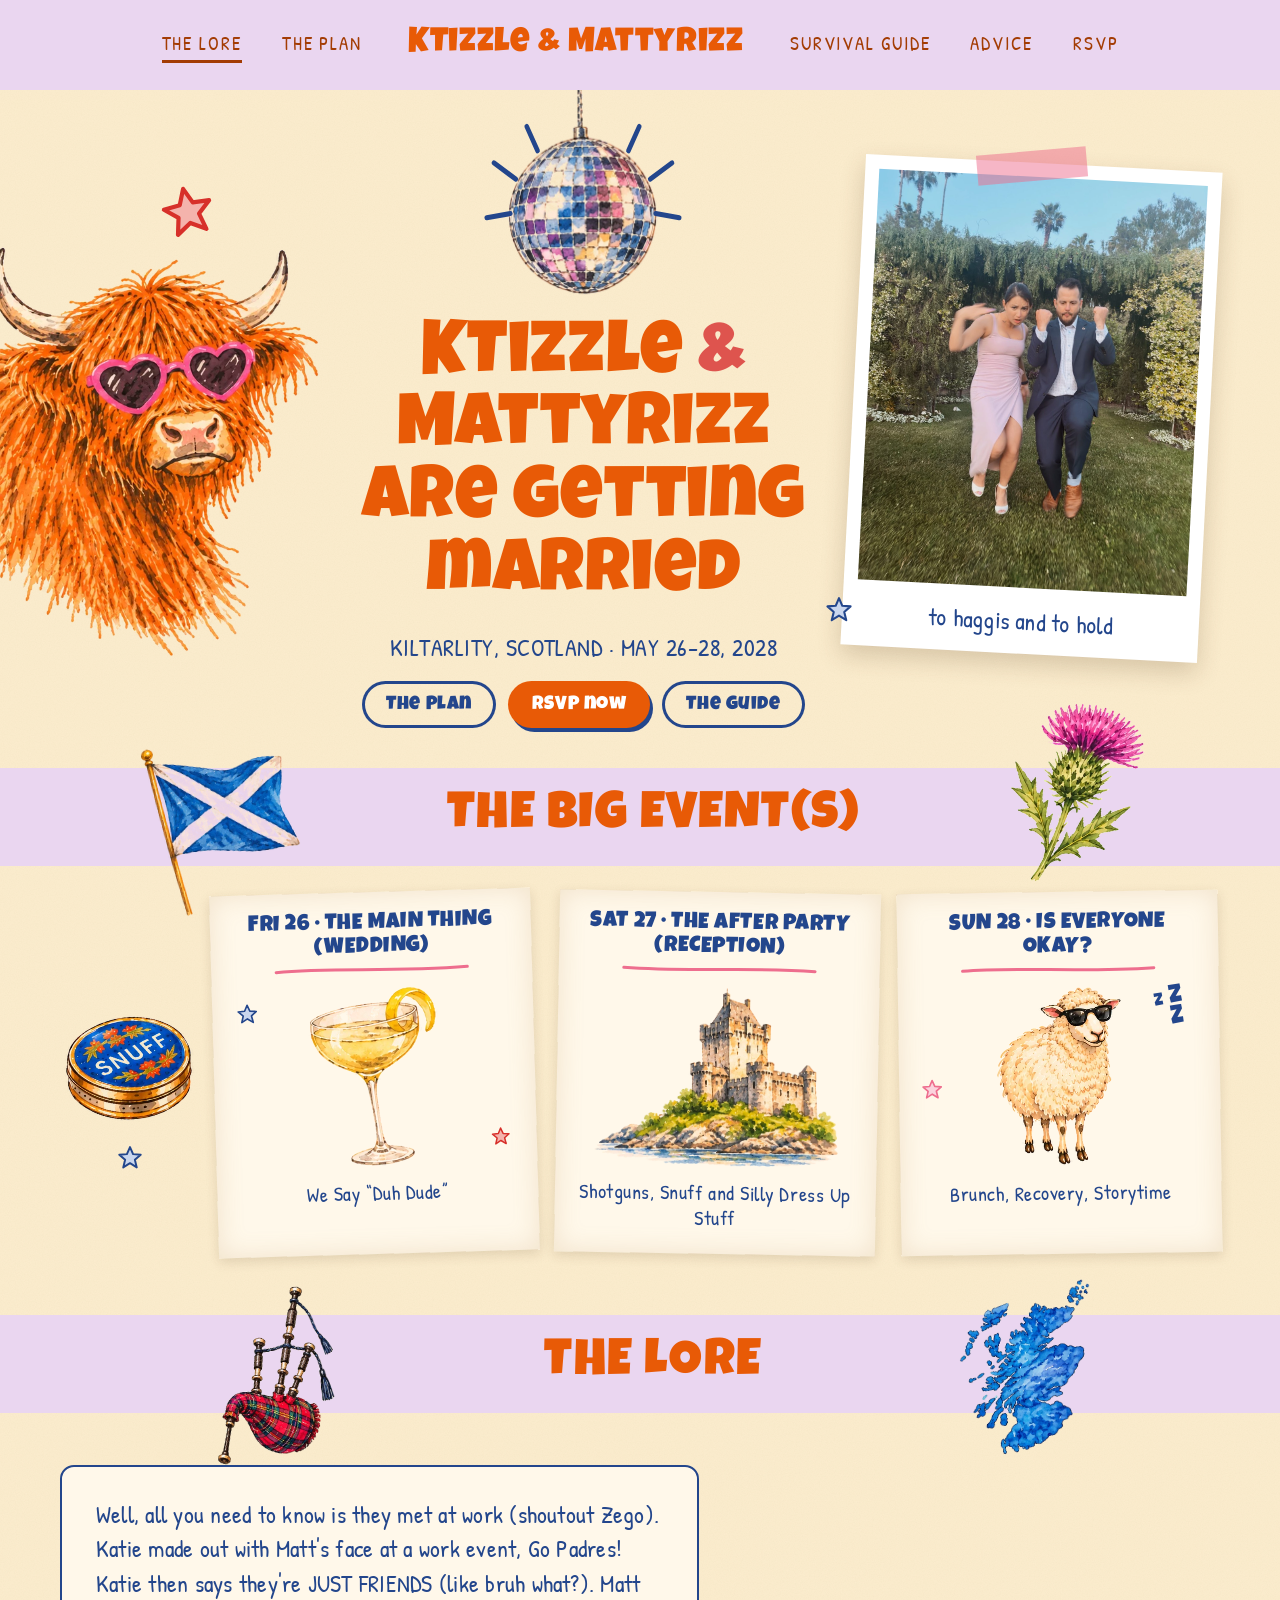
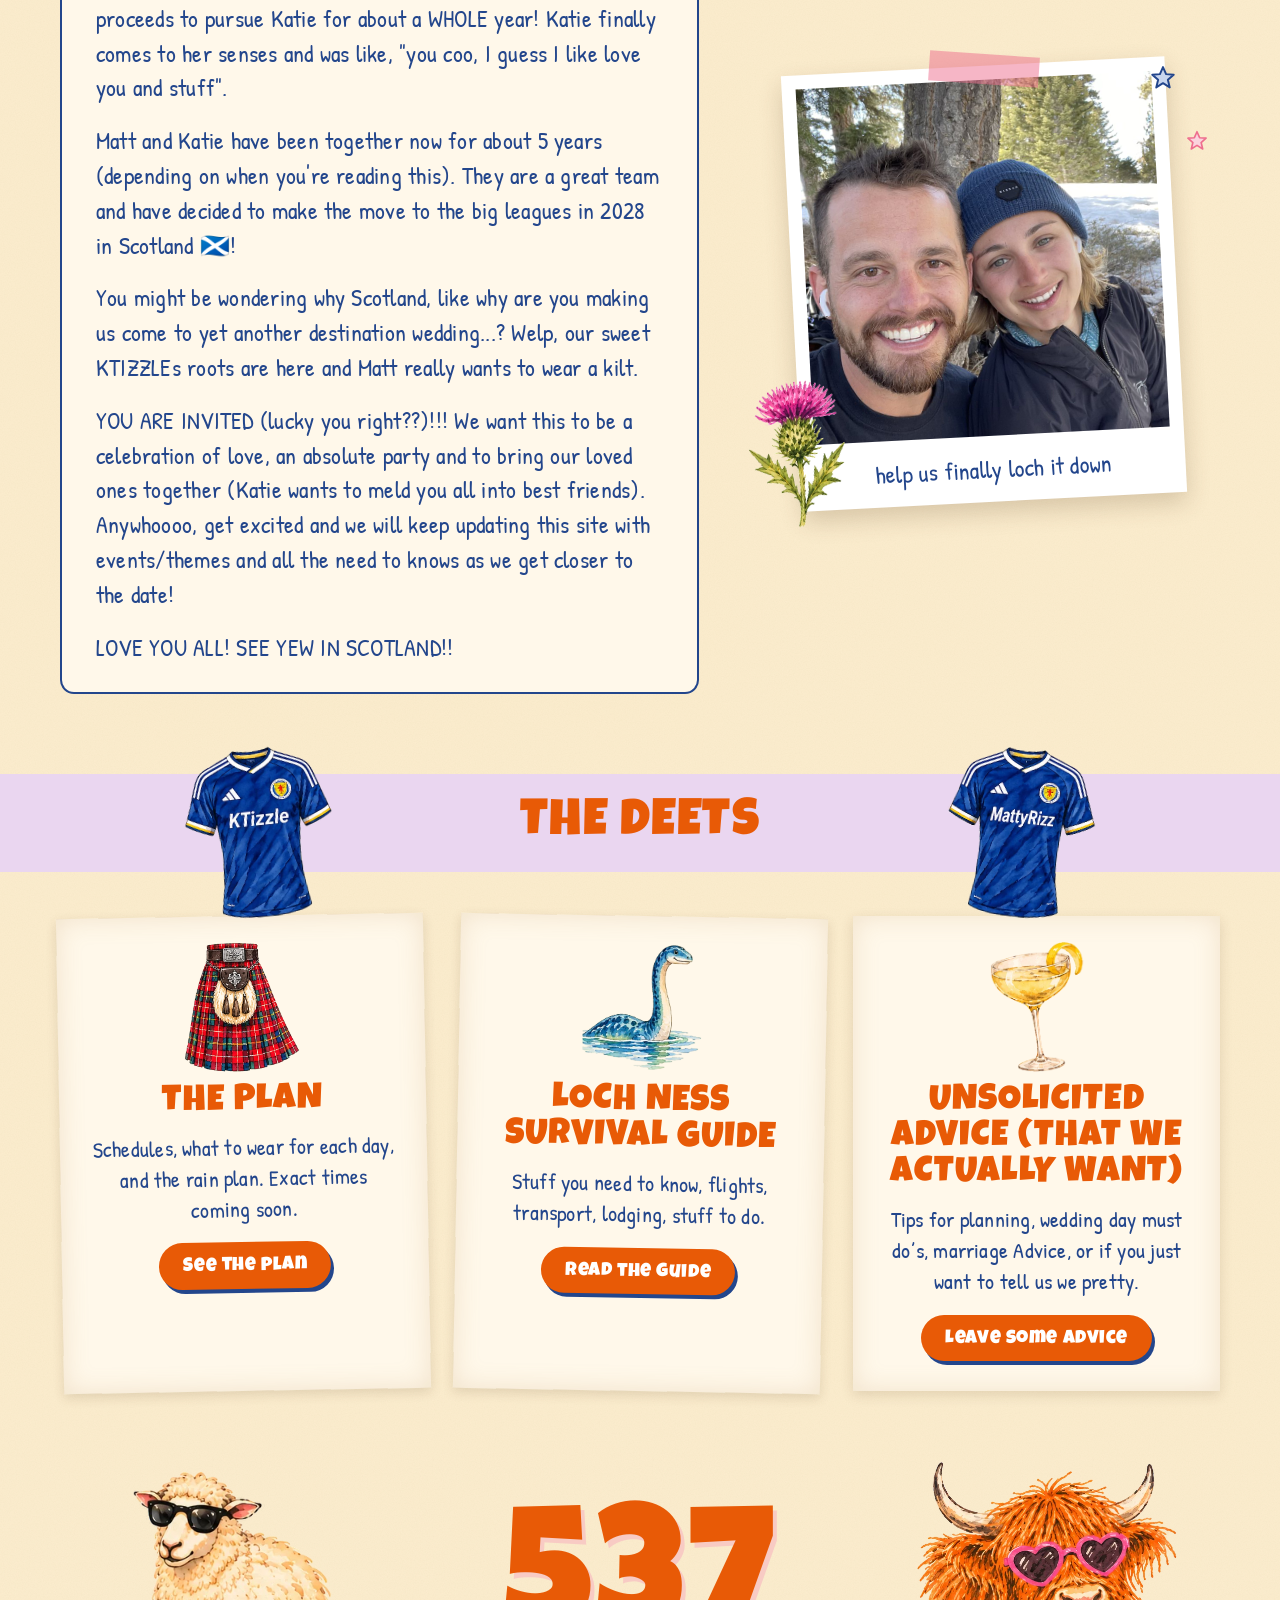
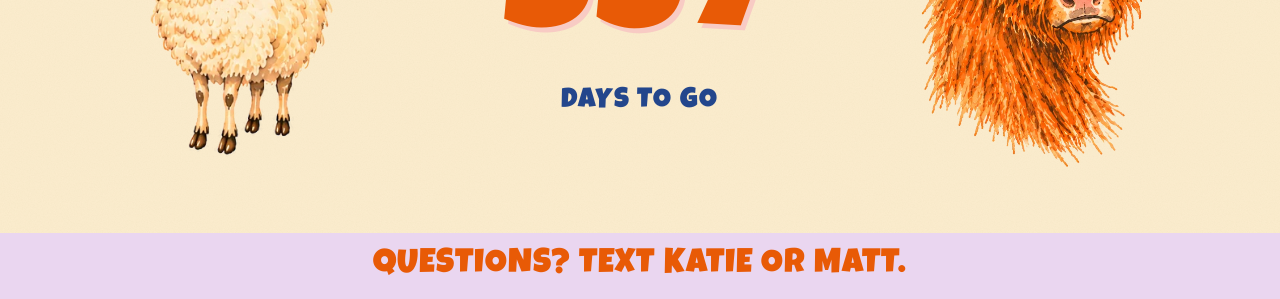
==== commit e528cd5d: "Nav: Survival Guide on every page Co-Authored-By: Claude Haiku 5.5 <noreply@anthropic.com> Claude-Se" ====
--- a/index.html
+++ b/index.html
@@ -182,6 +182,11 @@
   .hero h1{grid-area:h1;align-self:end}
   .hero .place{grid-area:place;align-self:start;background:var(--lilac);margin:0 -16px;padding:12px 16px 0;line-height:1.25}
   .hero .btns{grid-area:btns;background:var(--lilac);margin:-4px -16px 0;padding:12px 16px 16px}
+  .hero .btns{display:grid;grid-template-columns:1fr 1fr;justify-items:center;gap:12px}
+  .hero .btns .btn{width:100%;text-align:center;box-sizing:border-box}
+  .hero .btns a[href="rsvp.html"]{grid-column:1/-1;order:3;width:auto;min-width:50%}
+  .hero .btns a[href="plan.html"]{order:1}
+  .hero .btns a[href="guide.html"]{order:2}
   .h-art{display:block;position:absolute;left:3px;top:150px;width:84px;z-index:2;margin:0}
   .h-art .cow{width:84px;max-width:none;margin:0}
   .hero-thistle{display:block;position:absolute;right:4px;top:158px;width:56px;height:auto;transform:rotate(-35deg);z-index:2}
@@ -235,7 +240,7 @@
     <a href="./" aria-current="page">The Lore</a>
     <a href="plan.html">The Plan</a>
     <a class="brand" href="./">KTizzle &amp; MattyRizz</a>
-    <a href="guide.html">Loch Ness Survival Guide</a>
+    <a href="guide.html">Survival Guide</a>
     <a href="advice.html">Advice</a>
     <a href="rsvp.html">RSVP</a>
   </nav>
